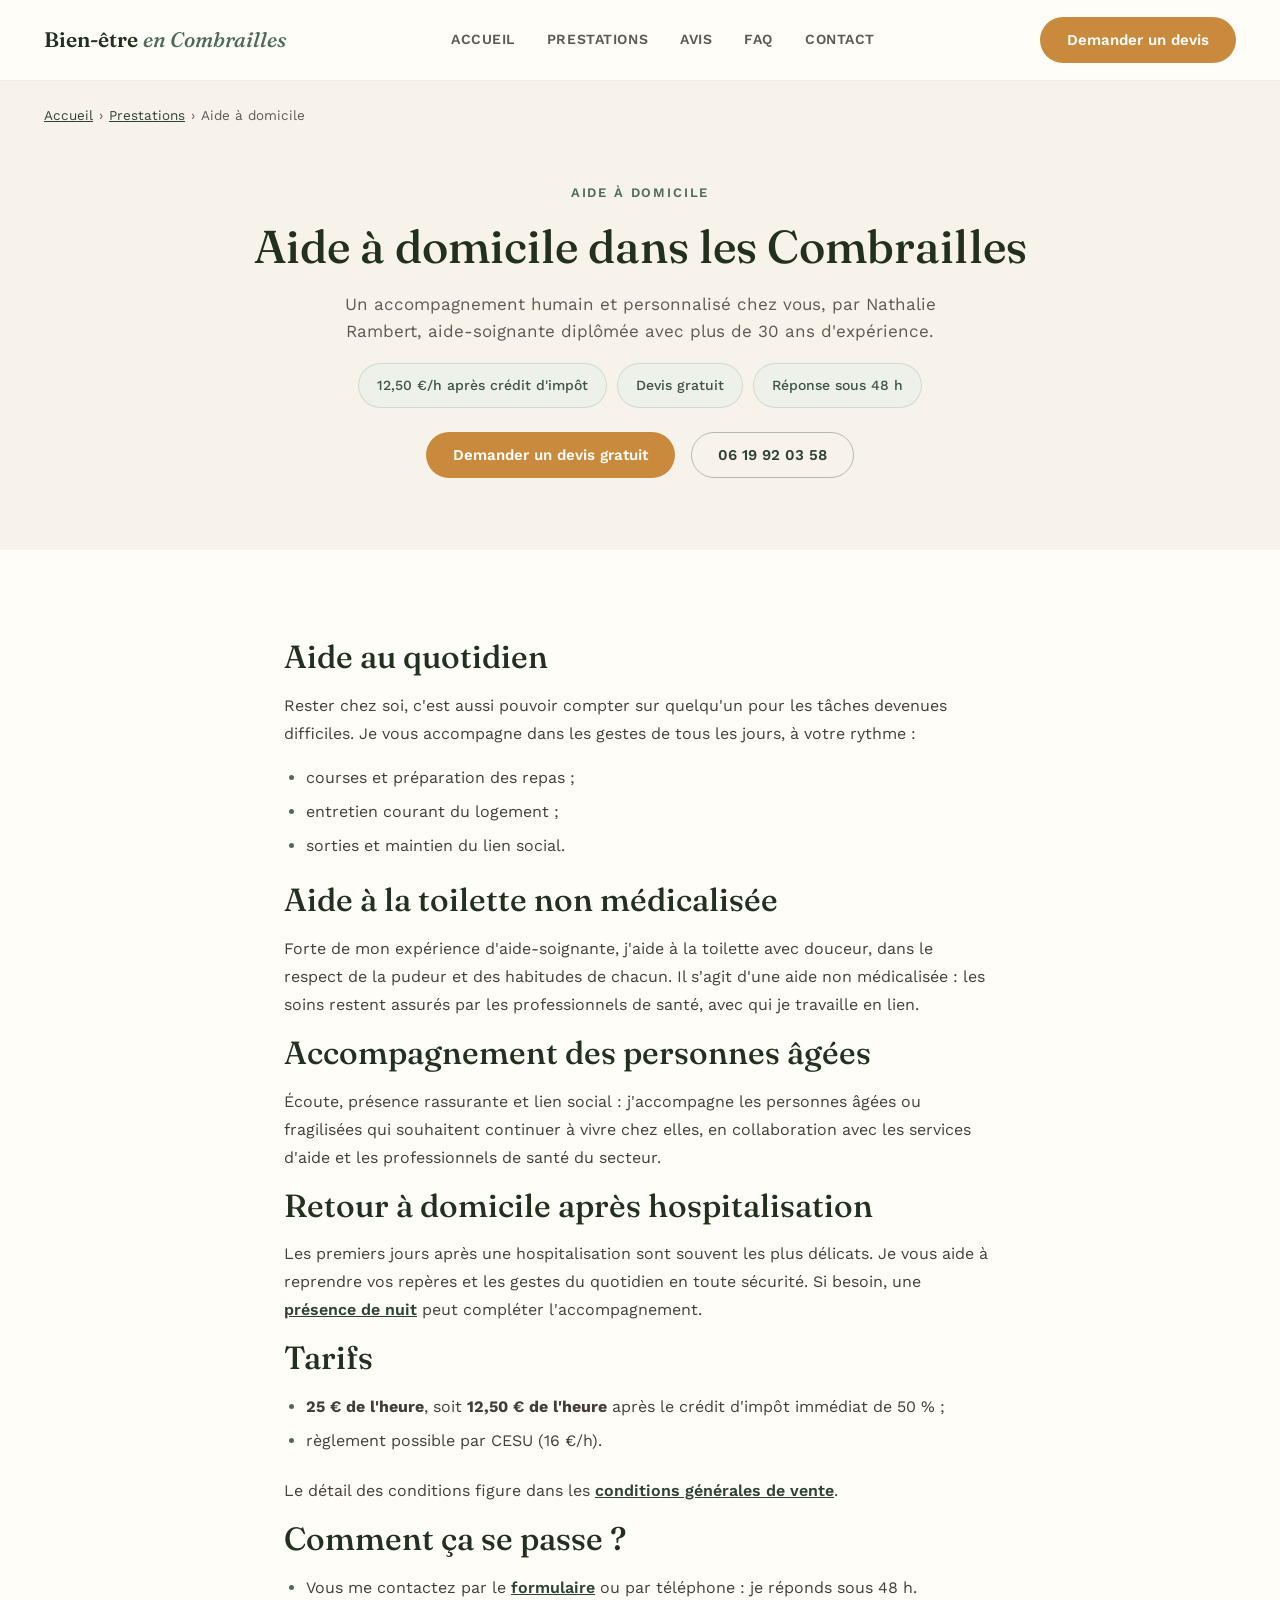
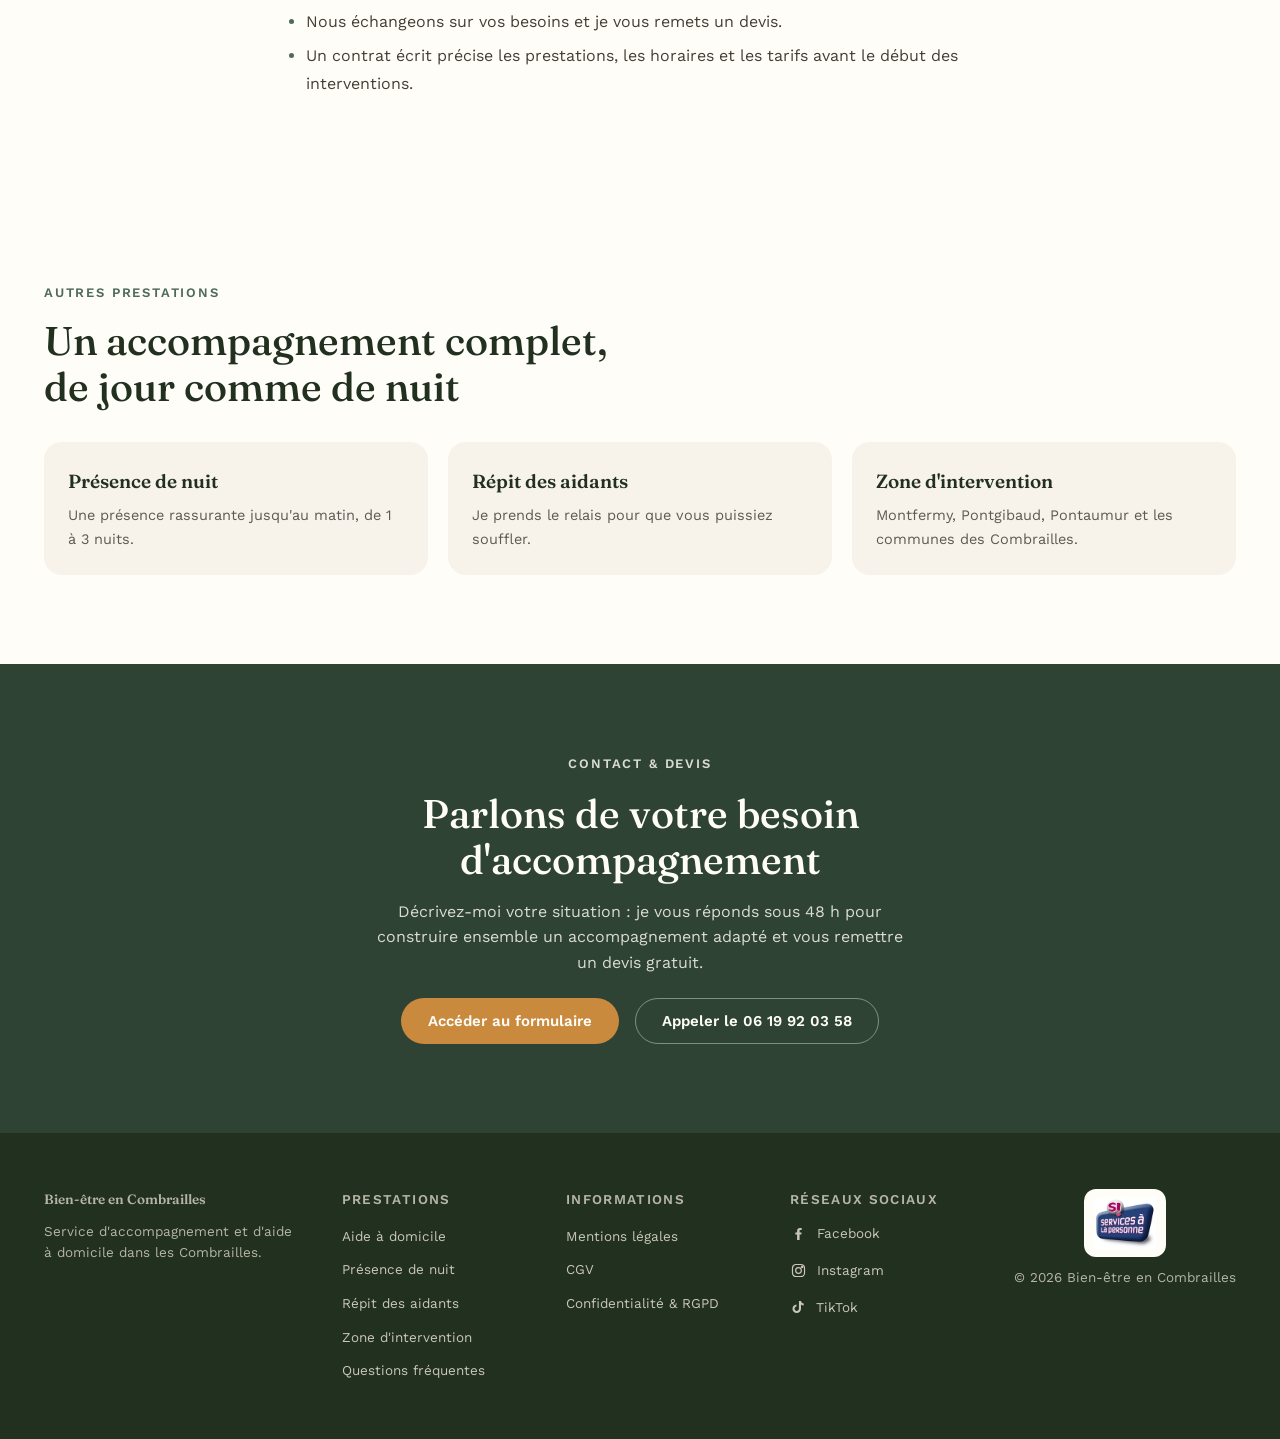
==== aide-a-domicile.html @ 554742f9 "Add new service pages for "Présence de nuit" and "Répit des aidants" with detailed descriptions, pri" ====
<!doctype html>
<html lang="fr">
  <head>
    <meta charset="UTF-8" />
    <meta name="viewport" content="width=device-width, initial-scale=1.0" />
    <title>Aide à domicile dans les Combrailles (63) | Bien-être en Combrailles</title>
    <meta
      name="description"
      content="Aide au quotidien, toilette non médicalisée, accompagnement des personnes âgées et retour d'hospitalisation dans les Combrailles. 12,50 €/h après crédit d'impôt."
    />
    <meta
      name="keywords"
      content="aide à domicile Combrailles, aide au quotidien, aide à la toilette non médicalisée, accompagnement personnes âgées, retour à domicile après hospitalisation, auxiliaire de vie Puy-de-Dôme, services à la personne Montfermy"
    />
    <link rel="canonical" href="https://bienetreencombrailles.fr/aide-a-domicile.html" />
    <link rel="icon" href="favicon.ico" sizes="any" />
    <link rel="icon" type="image/png" sizes="96x96" href="images/favicon-96.png" />
    <link rel="apple-touch-icon" href="images/apple-touch-icon.png" />

    <meta property="og:type" content="website" />
    <meta property="og:locale" content="fr_FR" />
    <meta property="og:site_name" content="Bien-être en Combrailles" />
    <meta property="og:url" content="https://bienetreencombrailles.fr/aide-a-domicile.html" />
    <meta property="og:title" content="Aide à domicile dans les Combrailles (63) | Bien-être en Combrailles" />
    <meta property="og:description" content="Aide au quotidien, toilette non médicalisée, accompagnement des personnes âgées et retour d'hospitalisation dans les Combrailles. 12,50 €/h après crédit d'impôt." />
    <meta property="og:image" content="https://bienetreencombrailles.fr/images/og-bienetre-combrailles.jpg" />
    <meta name="twitter:card" content="summary_large_image" />

    <script type="application/ld+json">
      {
        "@context": "https://schema.org",
        "@type": "Service",
        "name": "Aide à domicile",
        "description": "Aide au quotidien, toilette non médicalisée, accompagnement des personnes âgées et retour d'hospitalisation dans les Combrailles. 12,50 €/h après crédit d'impôt.",
        "url": "https://bienetreencombrailles.fr/aide-a-domicile.html",
        "serviceType": "Aide à domicile",
        "provider": {
          "@id": "https://bienetreencombrailles.fr/#entreprise"
        },
        "areaServed": {
          "@type": "AdministrativeArea",
          "name": "Combrailles, Puy-de-Dôme"
        },
        "offers": [
          {
            "@type": "Offer",
            "name": "Aide à domicile",
            "priceSpecification": {
              "@type": "UnitPriceSpecification",
              "price": 25,
              "priceCurrency": "EUR",
              "unitText": "heure"
            }
          }
        ]
      }
    </script>

    <script type="application/ld+json">
      {
        "@context": "https://schema.org",
        "@type": "BreadcrumbList",
        "itemListElement": [
          {
            "@type": "ListItem",
            "position": 1,
            "name": "Accueil",
            "item": "https://bienetreencombrailles.fr/"
          },
          {
            "@type": "ListItem",
            "position": 2,
            "name": "Prestations",
            "item": "https://bienetreencombrailles.fr/#prestation"
          },
          {
            "@type": "ListItem",
            "position": 3,
            "name": "Aide à domicile",
            "item": "https://bienetreencombrailles.fr/aide-a-domicile.html"
          }
        ]
      }
    </script>

    <link
      rel="preload"
      href="fonts/work-sans-normal-latin.woff2"
      as="font"
      type="font/woff2"
      crossorigin
    />
    <link
      rel="preload"
      href="fonts/fraunces-normal-latin.woff2"
      as="font"
      type="font/woff2"
      crossorigin
    />
    <link rel="stylesheet" href="styles.css" />
  </head>
  <body>
    <!-- ============ EN-TÊTE ============ -->
    <header class="site-header">
      <div class="container header-inner">
        <a class="brand" href="index.html">
          Bien-être <em>en Combrailles</em>
        </a>

        <button
          id="nav-toggle"
          class="nav-toggle"
          aria-expanded="false"
          aria-controls="navbar"
          aria-label="Ouvrir le menu"
        >
          <span class="hamburger"></span>
        </button>

        <nav id="navbar" class="nav-links" aria-label="Navigation principale">
          <a href="index.html#accueil">Accueil</a>
          <a href="index.html#prestation">Prestations</a>
          <a href="index.html#avis">Avis</a>
          <a href="index.html#faq">FAQ</a>
          <a href="FORM.html">Contact</a>
        </nav>

        <a class="btn btn-primary header-cta" href="FORM.html"
          >Demander un devis</a
        >
      </div>
    </header>

    <main>
      <div class="container">
        <nav class="breadcrumb" aria-label="Fil d'Ariane">
          <ol>
            <li><a href="index.html">Accueil</a></li>
            <li><a href="index.html#prestation">Prestations</a></li>
            <li aria-current="page">Aide à domicile</li>
          </ol>
        </nav>
        <div class="service-hero">
          <p class="eyebrow">Aide à domicile</p>
          <h1>Aide à domicile dans les Combrailles</h1>
          <p class="lead">
            Un accompagnement humain et personnalisé chez vous, par Nathalie Rambert, aide-soignante diplômée avec plus de 30 ans d'expérience.
          </p>
          <ul class="tag-list">
            <li class="tag">12,50&nbsp;€/h après crédit d'impôt</li>
            <li class="tag">Devis gratuit</li>
            <li class="tag">Réponse sous 48&nbsp;h</li>
          </ul>
          <div class="about-actions">
            <a class="btn btn-primary" href="FORM.html">Demander un devis gratuit</a>
            <a class="btn btn-ghost" href="tel:+33619920358">06 19 92 03 58</a>
          </div>
        </div>
      </div>

      <section class="section section-light">
        <div class="container prose">
          <h2 id="quotidien">Aide au quotidien</h2>
          <p>
            Rester chez soi, c'est aussi pouvoir compter sur quelqu'un pour les
            tâches devenues difficiles. Je vous accompagne dans les gestes de
            tous les jours, à votre rythme :
          </p>
          <ul>
            <li>courses et préparation des repas&nbsp;;</li>
            <li>entretien courant du logement&nbsp;;</li>
            <li>sorties et maintien du lien social.</li>
          </ul>

          <h2 id="toilette">Aide à la toilette non médicalisée</h2>
          <p>
            Forte de mon expérience d'aide-soignante, j'aide à la toilette avec
            douceur, dans le respect de la pudeur et des habitudes de chacun.
            Il s'agit d'une aide non médicalisée&nbsp;: les soins restent
            assurés par les professionnels de santé, avec qui je travaille en
            lien.
          </p>

          <h2 id="personnes-agees">Accompagnement des personnes âgées</h2>
          <p>
            Écoute, présence rassurante et lien social&nbsp;: j'accompagne les
            personnes âgées ou fragilisées qui souhaitent continuer à vivre
            chez elles, en collaboration avec les services d'aide et les
            professionnels de santé du secteur.
          </p>

          <h2 id="hospitalisation">Retour à domicile après hospitalisation</h2>
          <p>
            Les premiers jours après une hospitalisation sont souvent les plus
            délicats. Je vous aide à reprendre vos repères et les gestes du
            quotidien en toute sécurité. Si besoin, une
            <a href="presence-de-nuit.html">présence de nuit</a> peut compléter
            l'accompagnement.
          </p>

          <h2>Tarifs</h2>
          <ul>
            <li><strong>25&nbsp;€ de l'heure</strong>, soit <strong>12,50&nbsp;€ de l'heure</strong> après le crédit d'impôt immédiat de 50&nbsp;%&nbsp;;</li>
            <li>règlement possible par CESU (16&nbsp;€/h).</li>
          </ul>
          <p>
            Le détail des conditions figure dans les
            <a href="cgv.html">conditions générales de vente</a>.
          </p>

          <h2>Comment ça se passe&nbsp;?</h2>
          <ul>
            <li>Vous me contactez par le <a href="FORM.html">formulaire</a> ou par téléphone&nbsp;: je réponds sous 48&nbsp;h.</li>
            <li>Nous échangeons sur vos besoins et je vous remets un devis.</li>
            <li>Un contrat écrit précise les prestations, les horaires et les tarifs avant le début des interventions.</li>
          </ul>
        </div>
      </section>

      <section class="section section-light">
        <div class="container stack-32">
          <div class="section-head">
            <p class="eyebrow">Autres prestations</p>
            <h2>Un accompagnement complet, de jour comme de nuit</h2>
          </div>
          <div class="related">
            <a href="presence-de-nuit.html">
              <strong>Présence de nuit</strong>
              <span>Une présence rassurante jusqu'au matin, de 1 à 3 nuits.</span>
            </a>
            <a href="repit-des-aidants.html">
              <strong>Répit des aidants</strong>
              <span>Je prends le relais pour que vous puissiez souffler.</span>
            </a>
            <a href="index.html#zone">
              <strong>Zone d'intervention</strong>
              <span>Montfermy, Pontgibaud, Pontaumur et les communes des Combrailles.</span>
            </a>
          </div>
        </div>
      </section>

      <section class="section section-dark">
        <div class="container cta-band">
          <p class="eyebrow eyebrow-light">Contact &amp; devis</p>
          <h2>Parlons de votre besoin d'accompagnement</h2>
          <p>
            Décrivez-moi votre situation : je vous réponds sous 48&nbsp;h pour
            construire ensemble un accompagnement adapté et vous remettre un
            devis gratuit.
          </p>
          <div class="about-actions">
            <a class="btn btn-primary" href="FORM.html">Accéder au formulaire</a>
            <a class="btn btn-ghost" href="tel:+33619920358">Appeler le 06 19 92 03 58</a>
          </div>
        </div>
      </section>
    </main>

    <!-- ============ PIED DE PAGE ============ -->
    <footer class="site-footer">
      <div class="container footer-inner">
        <div>
          <p class="footer-title">Bien-être en Combrailles</p>
          <p>
            Service d'accompagnement et d'aide à domicile dans les Combrailles.
          </p>
        </div>

        <nav aria-label="Prestations">
          <p class="footer-heading">Prestations</p>
          <ul class="footer-list">
            <li><a href="aide-a-domicile.html">Aide à domicile</a></li>
            <li><a href="presence-de-nuit.html">Présence de nuit</a></li>
            <li><a href="repit-des-aidants.html">Répit des aidants</a></li>
            <li><a href="index.html#zone">Zone d'intervention</a></li>
            <li><a href="index.html#faq">Questions fréquentes</a></li>
          </ul>
        </nav>

        <nav aria-label="Informations légales">
          <p class="footer-heading">Informations</p>
          <ul class="footer-list">
            <li><a href="mentions-legales.html">Mentions légales</a></li>
            <li><a href="cgv.html">CGV</a></li>
            <li><a href="confidentialite.html">Confidentialité &amp; RGPD</a></li>
          </ul>
        </nav>

        <div>
          <p class="footer-heading">Réseaux sociaux</p>
          <ul class="social-links">
            <li>
              <a
                href="https://www.facebook.com/profile.php?id=100078286507994"
                target="_blank"
                rel="noopener noreferrer"
                aria-label="Facebook"
              >
                <svg
                  width="17"
                  height="17"
                  viewBox="0 0 24 24"
                  fill="currentColor"
                  aria-hidden="true"
                >
                  <path
                    d="M13.5 21v-7.5H16l.4-3H13.5V8.4c0-.87.24-1.46 1.5-1.46H16.5V4.35C16.2 4.31 15.2 4.2 14 4.2c-2.4 0-4 1.46-4 4.15V10.5H7.5v3H10V21h3.5z"
                  />
                </svg>
                Facebook
              </a>
            </li>
            <li>
              <a
                href="https://instagram.com/combrailleshypno63?igshid=NTc4MTIwNjQ2YQ=="
                target="_blank"
                rel="noopener noreferrer"
                aria-label="Instagram"
              >
                <svg
                  width="17"
                  height="17"
                  viewBox="0 0 24 24"
                  fill="none"
                  stroke="currentColor"
                  stroke-width="1.7"
                  aria-hidden="true"
                >
                  <rect x="3.5" y="3.5" width="17" height="17" rx="5" />
                  <circle cx="12" cy="12" r="4" />
                  <circle cx="17.2" cy="6.8" r="1" />
                </svg>
                Instagram
              </a>
            </li>
            <li>
              <a
                href="https://www.tiktok.com/@bienetrehypnose.c?_r=1&_t=ZN-98CFfZgF0R5"
                target="_blank"
                rel="noopener noreferrer"
                aria-label="TikTok"
              >
                <svg
                  width="16"
                  height="16"
                  viewBox="0 0 24 24"
                  fill="currentColor"
                  aria-hidden="true"
                >
                  <path
                    d="M16.5 3c.4 2.1 1.8 3.6 4 3.9v3c-1.5-.1-2.8-.6-4-1.5v6.2c0 3.5-2.8 6.4-6.4 6.4S3.7 18.1 3.7 14.6c0-3.4 2.6-6.2 6-6.4v3.1c-1.6.2-2.9 1.6-2.9 3.3 0 1.8 1.5 3.3 3.3 3.3s3.3-1.5 3.3-3.3V3h3.1z"
                  />
                </svg>
                TikTok
              </a>
            </li>
          </ul>
        </div>

        <div class="footer-right">
          <img
            src="images/logo-sap.webp"
            alt="Logo Services à la personne"
            class="logo-service-AP"
            width="81"
            height="68"
            loading="lazy"
          />
          <p class="footer-copy">
            &copy; <span id="year"></span> Bien-être en Combrailles
          </p>
        </div>
      </div>
    </footer>

    <script src="script.js" defer></script>
  </body>
</html>
---- styles.css ----
/* =========================================================
   Bien-être en Combrailles — refonte
   Palette sauge / crème / miel · Fraunces + Work Sans
   ========================================================= */

/* Polices hébergées localement (licence SIL Open Font License) */

@font-face {
  font-family: "Fraunces";
  font-style: italic;
  font-weight: 500;
  font-display: swap;
  src: url("fonts/fraunces-italic-latin-ext.woff2") format("woff2");
  unicode-range: U+0100-02BA, U+02BD-02C5, U+02C7-02CC, U+02CE-02D7, U+02DD-02FF, U+0304, U+0308, U+0329, U+1D00-1DBF, U+1E00-1E9F, U+1EF2-1EFF, U+2020, U+20A0-20AB, U+20AD-20C4, U+2113, U+2C60-2C7F, U+A720-A7FF;
}

@font-face {
  font-family: "Fraunces";
  font-style: italic;
  font-weight: 500;
  font-display: swap;
  src: url("fonts/fraunces-italic-latin.woff2") format("woff2");
  unicode-range: U+0000-00FF, U+0131, U+0152-0153, U+02BB-02BC, U+02C6, U+02DA, U+02DC, U+0304, U+0308, U+0329, U+2000-206F, U+20AC, U+2122, U+2191, U+2193, U+2212, U+2215, U+FEFF, U+FFFD;
}

@font-face {
  font-family: "Fraunces";
  font-style: normal;
  font-weight: 400 600;
  font-display: swap;
  src: url("fonts/fraunces-normal-latin-ext.woff2") format("woff2");
  unicode-range: U+0100-02BA, U+02BD-02C5, U+02C7-02CC, U+02CE-02D7, U+02DD-02FF, U+0304, U+0308, U+0329, U+1D00-1DBF, U+1E00-1E9F, U+1EF2-1EFF, U+2020, U+20A0-20AB, U+20AD-20C4, U+2113, U+2C60-2C7F, U+A720-A7FF;
}

@font-face {
  font-family: "Fraunces";
  font-style: normal;
  font-weight: 400 600;
  font-display: swap;
  src: url("fonts/fraunces-normal-latin.woff2") format("woff2");
  unicode-range: U+0000-00FF, U+0131, U+0152-0153, U+02BB-02BC, U+02C6, U+02DA, U+02DC, U+0304, U+0308, U+0329, U+2000-206F, U+20AC, U+2122, U+2191, U+2193, U+2212, U+2215, U+FEFF, U+FFFD;
}

@font-face {
  font-family: "Work Sans";
  font-style: normal;
  font-weight: 400 700;
  font-display: swap;
  src: url("fonts/work-sans-normal-latin-ext.woff2") format("woff2");
  unicode-range: U+0100-02BA, U+02BD-02C5, U+02C7-02CC, U+02CE-02D7, U+02DD-02FF, U+0304, U+0308, U+0329, U+1D00-1DBF, U+1E00-1E9F, U+1EF2-1EFF, U+2020, U+20A0-20AB, U+20AD-20C4, U+2113, U+2C60-2C7F, U+A720-A7FF;
}

@font-face {
  font-family: "Work Sans";
  font-style: normal;
  font-weight: 400 700;
  font-display: swap;
  src: url("fonts/work-sans-normal-latin.woff2") format("woff2");
  unicode-range: U+0000-00FF, U+0131, U+0152-0153, U+02BB-02BC, U+02C6, U+02DA, U+02DC, U+0304, U+0308, U+0329, U+2000-206F, U+20AC, U+2122, U+2191, U+2193, U+2212, U+2215, U+FEFF, U+FFFD;
}

:root {
  --creme: #f7f3ea;
  --card: #fffdf8;
  --sauge: #4f6a5a;
  --sauge-dark: #2f4335;
  --ink-dark: #22301f;
  --ink: #2b2a26;
  --body-text: #443f36;
  --muted: #5c5a52;
  --gold: #c98a3e;
  --gold-soft: #f4e7d4;
  --gold-ink: #8a5a1d;
  --tag-bg: #eef1ea;
  --tag-border: rgba(79, 106, 90, 0.18);
  --hairline: rgba(43, 42, 38, 0.07);

  --serif: "Fraunces", Georgia, "Times New Roman", serif;
  --sans:
    "Work Sans", -apple-system, BlinkMacSystemFont, "Segoe UI", sans-serif;

  --gutter: 24px;
  --maxw: 1240px;
}

* {
  box-sizing: border-box;
}

html {
  scroll-behavior: smooth;
  scroll-padding-top: 88px;
}

body {
  margin: 0;
  background: var(--creme);
  color: var(--ink);
  font-family: var(--sans);
  font-size: 16px;
  line-height: 1.6;
  -webkit-font-smoothing: antialiased;
}

img {
  max-width: 100%;
}

a {
  color: inherit;
}

.container {
  width: 100%;
  max-width: var(--maxw);
  margin: 0 auto;
  padding-inline: var(--gutter);
}

/* ---------- Typographie ---------- */

.eyebrow {
  font-size: 13px;
  font-weight: 600;
  letter-spacing: 0.14em;
  text-transform: uppercase;
  color: var(--sauge);
  margin: 0;
}

.eyebrow-light {
  color: #e7e2d3;
}

h1,
h2,
h3,
h4 {
  font-family: var(--serif);
  color: var(--ink-dark);
  font-weight: 500;
  margin: 0;
  text-wrap: balance;
}

h2 {
  font-size: clamp(27px, 3.4vw, 40px);
  line-height: 1.15;
}

h3 {
  font-size: 19px;
  font-weight: 600;
}

p {
  margin: 0;
}

/* ---------- Boutons & étiquettes ---------- */

.btn {
  display: inline-flex;
  align-items: center;
  justify-content: center;
  border-radius: 999px;
  padding: 13px 26px;
  font-family: var(--sans);
  font-weight: 600;
  font-size: 15px;
  line-height: 1.2;
  text-decoration: none;
  border: 1.5px solid transparent;
  cursor: pointer;
  transition:
    opacity 0.15s ease,
    background 0.15s ease;
  min-height: 46px;
}

.btn:hover {
  opacity: 0.88;
}

.btn-primary {
  background: var(--gold);
  color: var(--card);
}

.btn-ghost {
  background: transparent;
  color: var(--sauge-dark);
  border-color: rgba(47, 67, 53, 0.32);
}

.btn-light {
  background: var(--card);
  color: var(--sauge-dark);
  border-color: rgba(47, 67, 53, 0.18);
}

.btn-review {
  background: var(--sauge-dark);
  color: #fffdf8;
  border-color: var(--sauge-dark);
  box-shadow: 0 10px 24px rgba(34, 48, 31, 0.22);
  gap: 10px;
}

.tag {
  display: inline-flex;
  align-items: center;
  border-radius: 999px;
  padding: 10px 18px;
  font-size: 14px;
  font-weight: 500;
  background: var(--tag-bg);
  color: #3c5346;
  border: 1px solid var(--tag-border);
}

.tag-list {
  display: flex;
  flex-wrap: wrap;
  gap: 10px;
  list-style: none;
  margin: 0;
  padding: 0;
}

.icon-circle {
  width: 46px;
  height: 46px;
  border-radius: 50%;
  background: #e7ece6;
  display: flex;
  align-items: center;
  justify-content: center;
  flex: 0 0 auto;
}

/* ---------- En-tête / navigation ---------- */

.site-header {
  position: sticky;
  top: 0;
  z-index: 50;
  background: var(--card);
  border-bottom: 1px solid var(--hairline);
}

.header-inner {
  display: flex;
  align-items: center;
  justify-content: space-between;
  gap: 20px;
  min-height: 80px;
}

.brand {
  font-family: var(--serif);
  font-weight: 600;
  font-size: 21px;
  color: var(--ink-dark);
  text-decoration: none;
  line-height: 1.2;
}

.brand em {
  font-style: italic;
  font-weight: 500;
  color: var(--sauge);
}

.nav-links {
  display: flex;
  gap: 32px;
}

.nav-links a {
  font-size: 14px;
  font-weight: 600;
  letter-spacing: 0.04em;
  text-transform: uppercase;
  color: var(--muted);
  text-decoration: none;
  padding: 6px 0;
  border-bottom: 2px solid transparent;
}

.nav-links a:hover,
.nav-links a.is-active {
  color: var(--ink-dark);
  border-bottom-color: var(--gold);
}

.header-cta {
  display: inline-flex;
}

.nav-toggle {
  display: none;
  width: 46px;
  height: 46px;
  border-radius: 12px;
  border: none;
  background: var(--tag-bg);
  cursor: pointer;
  align-items: center;
  justify-content: center;
  padding: 0;
}

.nav-toggle .hamburger,
.nav-toggle .hamburger::before,
.nav-toggle .hamburger::after {
  display: block;
  width: 20px;
  height: 2px;
  border-radius: 2px;
  background: var(--ink-dark);
  content: "";
}

.nav-toggle .hamburger {
  position: relative;
}

.nav-toggle .hamburger::before {
  position: absolute;
  top: -6px;
}

.nav-toggle .hamburger::after {
  position: absolute;
  top: 6px;
}

/* ---------- Bandeau photo ---------- */

/* La bannière est affichée en entier, jamais recadrée :
   sa largeur est limitée et sa hauteur suit son ratio. */
.hero {
  width: 100%;
  background: var(--creme);
  line-height: 0;
  padding: clamp(16px, 2.5vw, 32px) var(--gutter) 0;
}

.hero img {
  display: block;
  width: 100%;
  max-width: 980px;
  height: auto;
  margin: 0 auto;
  border-radius: clamp(12px, 1.6vw, 20px);
  box-shadow: 0 18px 40px rgba(34, 48, 31, 0.12);
}

/* ---------- Sections ---------- */

.section {
  padding-block: clamp(56px, 7vw, 96px);
}

.section-light {
  background: var(--card);
}

.section-dark {
  background: var(--sauge-dark);
  color: #fffdf8;
}

.section-head {
  display: flex;
  flex-direction: column;
  gap: 14px;
  max-width: 640px;
}

/* ---------- Qui suis-je ---------- */

.about {
  padding-block: clamp(40px, 5vw, 72px) clamp(56px, 7vw, 104px);
  display: flex;
  flex-direction: column;
  gap: clamp(40px, 5vw, 64px);
}

.about-intro {
  display: flex;
  flex-direction: column;
  align-items: center;
  text-align: center;
  gap: 18px;
  max-width: 760px;
  margin: 0 auto;
}

.about-intro h1 {
  font-size: clamp(30px, 4.4vw, 48px);
  line-height: 1.12;
}

.about-intro .lead {
  font-size: clamp(15px, 1.4vw, 17px);
  color: var(--muted);
  max-width: 580px;
}

.about-intro .tag-list {
  justify-content: center;
}

.about-actions {
  display: flex;
  gap: 16px;
  flex-wrap: wrap;
  justify-content: center;
  margin-top: 6px;
}

.about-body {
  display: grid;
  grid-template-columns: 460px 1fr;
  gap: clamp(32px, 5vw, 72px);
  align-items: start;
}

.about-photo {
  position: relative;
  margin-bottom: 28px;
}

.about-photo img {
  width: 100%;
  height: 560px;
  object-fit: cover;
  border-radius: 20px;
  display: block;
}

.nametag {
  position: absolute;
  left: 24px;
  bottom: -28px;
  background: var(--card);
  border-radius: 14px;
  padding: 16px 20px;
  box-shadow: 0 18px 40px rgba(43, 42, 38, 0.16);
  border: 1px solid rgba(43, 42, 38, 0.06);
}

.nametag strong {
  display: block;
  font-family: var(--serif);
  font-weight: 600;
  font-size: 18px;
  color: var(--ink-dark);
}

.nametag span {
  font-size: 13px;
  color: var(--muted);
}

.about-text {
  display: flex;
  flex-direction: column;
  gap: 18px;
  padding-top: 8px;
}

.about-text h2 {
  font-size: clamp(24px, 2.6vw, 34px);
}

.about-text p {
  font-size: 16px;
  line-height: 1.7;
  color: var(--body-text);
  max-width: 60ch;
}

/* ---------- Prestations ---------- */

.cards {
  display: grid;
  grid-template-columns: repeat(auto-fit, minmax(260px, 1fr));
  gap: 24px;
  margin-top: 8px;
}

.card {
  background: var(--creme);
  border-radius: 18px;
  padding: 28px;
  display: flex;
  flex-direction: column;
  gap: 14px;
}

.section-light .card {
  background: var(--creme);
}

.card h3 {
  font-size: 19px;
}

.card p {
  font-size: 14.5px;
  line-height: 1.6;
  color: var(--muted);
}

.stack-32 {
  display: flex;
  flex-direction: column;
  gap: 32px;
}

/* ---------- Tarifs ---------- */

.pricing {
  display: flex;
  align-items: center;
  justify-content: space-between;
  gap: 40px;
  flex-wrap: wrap;
}

.pricing-copy {
  max-width: 440px;
  display: flex;
  flex-direction: column;
  gap: 14px;
}

.pricing-copy h2 {
  color: #fffdf8;
  font-size: clamp(24px, 2.8vw, 34px);
}

.pricing-copy p {
  font-size: 15px;
  color: rgba(255, 253, 248, 0.82);
}

.pricing-figures {
  display: flex;
  align-items: center;
  gap: 18px;
  flex-wrap: wrap;
}

.price-box {
  background: rgba(255, 253, 248, 0.08);
  border: 1px solid rgba(255, 253, 248, 0.18);
  border-radius: 16px;
  padding: 22px 28px;
  text-align: center;
  min-width: 180px;
}

.price-box.is-final {
  background: var(--gold);
  border-color: var(--gold);
}

.price-label {
  font-size: 12px;
  letter-spacing: 0.1em;
  text-transform: uppercase;
  color: rgba(255, 253, 248, 0.68);
}

.price-box.is-final .price-label {
  color: rgba(255, 253, 248, 0.9);
}

.price-amount {
  font-family: var(--serif);
  font-size: 36px;
  font-weight: 600;
  color: #fffdf8;
  margin-top: 6px;
}

.price-amount span {
  font-size: 16px;
  font-weight: 400;
}

.price-arrow {
  color: #e7e2d3;
  flex: 0 0 auto;
}

/* ---------- Présence de nuit ---------- */

.night {
  display: grid;
  grid-template-columns: 420px 1fr;
  gap: clamp(32px, 5vw, 64px);
  align-items: start;
}

.night-intro {
  display: flex;
  flex-direction: column;
  gap: 14px;
}

.night-intro p {
  font-size: 16px;
  line-height: 1.7;
  color: var(--body-text);
}

.night-cards {
  display: grid;
  grid-template-columns: repeat(auto-fit, minmax(240px, 1fr));
  gap: 24px;
}

.night-card {
  background: var(--card);
  border: 1px solid var(--tag-border);
  border-radius: 18px;
  padding: 28px;
  display: flex;
  flex-direction: column;
  gap: 4px;
}

.night-card h3 {
  font-size: 20px;
}

.night-hours {
  font-size: 13px;
  letter-spacing: 0.08em;
  text-transform: uppercase;
  color: var(--muted);
}

.night-price {
  font-family: var(--serif);
  font-size: 34px;
  font-weight: 600;
  color: var(--sauge-dark);
  margin-top: 14px;
}

.night-price span {
  font-family: var(--sans);
  font-size: 15px;
  font-weight: 400;
  color: var(--muted);
}

.credit-badge {
  align-self: flex-start;
  border-radius: 999px;
  background: var(--gold-soft);
  color: var(--gold-ink);
  font-size: 13px;
  font-weight: 600;
  padding: 7px 14px;
  margin-top: 10px;
}

/* ---------- Avis ---------- */

.reviews {
  display: flex;
  flex-direction: column;
  align-items: center;
  text-align: center;
  gap: 16px;
}

.reviews h2 {
  max-width: 620px;
}

.reviews p {
  color: var(--muted);
  max-width: 540px;
}

/* ---------- Contact & carte ---------- */

.contact-grid {
  display: grid;
  grid-template-columns: 1fr 1fr;
  gap: clamp(32px, 5vw, 64px);
  align-items: start;
}

.contact-copy {
  display: flex;
  flex-direction: column;
  gap: 16px;
}

.contact-copy p {
  color: var(--muted);
  max-width: 46ch;
}

.contact-list {
  list-style: none;
  margin: 4px 0 0;
  padding: 0;
  display: flex;
  flex-direction: column;
  gap: 12px;
  font-size: 15px;
  color: #3c3a34;
}

.contact-list li {
  display: flex;
  align-items: center;
  gap: 12px;
}

.contact-list a {
  color: inherit;
  text-decoration: none;
}

.contact-list a:hover {
  text-decoration: underline;
}

.map-container {
  position: relative;
  width: 100%;
  height: 320px;
  border-radius: 18px;
  overflow: hidden;
  border: 1px solid var(--tag-border);
}

.map-container iframe {
  width: 100%;
  height: 100%;
  border: 0;
  display: block;
}

.map-consent {
  height: 100%;
  display: flex;
  flex-direction: column;
  align-items: center;
  justify-content: center;
  gap: 12px;
  padding: 24px 24px 72px;
  text-align: center;
  color: var(--sauge-dark);
  background:
    radial-gradient(circle at 30% 30%, rgba(79, 106, 90, 0.12), transparent 60%),
    var(--tag-bg);
}

.map-consent p {
  max-width: 34ch;
  font-size: 13.5px;
  line-height: 1.5;
  color: var(--muted);
}

.map-overlay {
  position: absolute;
  left: 16px;
  bottom: 16px;
  background: var(--card);
  border-radius: 12px;
  padding: 10px 14px;
  font-size: 13px;
  line-height: 1.4;
  box-shadow: 0 10px 24px rgba(43, 42, 38, 0.18);
  display: flex;
  align-items: center;
  gap: 8px;
}

/* ---------- Pied de page ---------- */

.site-footer {
  background: var(--ink-dark);
  color: #e7e2d3;
  padding-block: 56px;
}

.footer-inner {
  display: grid;
  grid-template-columns: 1.4fr 1fr 1fr 1fr auto;
  gap: 40px;
  align-items: start;
}

.footer-title {
  font-family: var(--serif);
  font-size: 19px;
  font-weight: 600;
  color: #fffdf8;
  margin: 0 0 10px;
}

.footer-inner p {
  font-size: 13.5px;
  line-height: 1.6;
  color: rgba(231, 226, 211, 0.75);
}

.footer-heading {
  font-size: 12px;
  letter-spacing: 0.1em;
  text-transform: uppercase;
  color: rgba(231, 226, 211, 0.5);
  margin: 0 0 12px;
  font-family: var(--sans);
  font-weight: 600;
}

.footer-list {
  list-style: none;
  margin: 0;
  padding: 0;
  display: flex;
  flex-direction: column;
  gap: 8px;
}

.footer-list a {
  font-size: 13.5px;
  color: rgba(231, 226, 211, 0.85);
  text-decoration: none;
}

.footer-list a:hover {
  color: #fffdf8;
  text-decoration: underline;
}

.social-links {
  list-style: none;
  margin: 0;
  padding: 0;
  display: flex;
  flex-direction: column;
  gap: 10px;
}

.social-links a {
  display: inline-flex;
  align-items: center;
  gap: 10px;
  font-size: 13.5px;
  color: rgba(231, 226, 211, 0.85);
  text-decoration: none;
}

.social-links a:hover {
  color: #fffdf8;
}

.social-links svg {
  flex: 0 0 auto;
}

.footer-right {
  display: flex;
  flex-direction: column;
  align-items: center;
  gap: 10px;
}

.logo-service-AP {
  background: var(--card);
  border-radius: 12px;
  padding: 8px 10px;
  height: 68px;
  width: auto;
  display: block;
  object-fit: contain;
}

.footer-copy {
  font-size: 11px;
  color: rgba(231, 226, 211, 0.55);
}

/* =========================================================
   Pages légales (mentions, RGPD, CGV, confidentialité)
   ========================================================= */

.legal-page {
  padding-block: clamp(40px, 6vw, 72px) clamp(56px, 8vw, 96px);
}

.legal-head {
  display: flex;
  flex-direction: column;
  align-items: center;
  text-align: center;
  gap: 12px;
  margin-bottom: 40px;
}

.legal-head h1 {
  font-size: clamp(28px, 3.8vw, 40px);
  line-height: 1.18;
}

.legal-content {
  width: 100%;
  max-width: 820px;
  margin: 0 auto;
  background: var(--card);
  border: 1px solid rgba(79, 106, 90, 0.16);
  border-radius: 22px;
  padding: clamp(24px, 4vw, 48px);
  box-shadow: 0 24px 48px rgba(43, 42, 38, 0.06);
}

.legal-content h3 {
  font-size: 20px;
  margin-top: 36px;
  padding-top: 20px;
  border-top: 1px solid var(--hairline);
}

.legal-content > h3:first-child {
  margin-top: 0;
  padding-top: 0;
  border-top: 0;
}

.legal-content h4 {
  font-size: 17px;
  font-weight: 600;
  margin-top: 22px;
}

.legal-content p {
  margin-top: 12px;
  font-size: 15.5px;
  line-height: 1.75;
  color: var(--body-text);
}

.legal-content ul,
.legal-content ol {
  margin: 12px 0 0;
  padding-left: 22px;
  font-size: 15.5px;
  line-height: 1.75;
  color: var(--body-text);
}

.legal-content li {
  margin-bottom: 8px;
}

.legal-content li::marker {
  color: var(--sauge);
}

.legal-content a {
  color: var(--sauge-dark);
  font-weight: 600;
  text-decoration: underline;
  text-underline-offset: 2px;
}

.legal-content strong {
  color: var(--ink-dark);
}

.legal-content .legal-img {
  display: block;
  width: 100%;
  max-width: 360px;
  height: auto;
  margin: 18px auto 0;
  border-radius: 12px;
}

.legal-content table {
  width: 100%;
  border-collapse: collapse;
  margin-top: 14px;
  font-size: 14.5px;
}

.legal-content th,
.legal-content td {
  text-align: left;
  vertical-align: top;
  padding: 10px 12px;
  border-bottom: 1px solid var(--hairline);
}

.legal-content th {
  font-size: 12.5px;
  letter-spacing: 0.06em;
  text-transform: uppercase;
  color: var(--sauge-dark);
  background: var(--tag-bg);
}

.legal-box {
  margin-top: 16px;
  padding: 4px 20px 18px;
  border: 1px dashed rgba(79, 106, 90, 0.45);
  border-radius: 14px;
  background: var(--creme);
}

.legal-update {
  margin-top: 30px !important;
  font-style: italic;
  color: var(--muted) !important;
}

/* =========================================================
   Page formulaire
   ========================================================= */

.form-page {
  padding-block: clamp(40px, 6vw, 72px) clamp(56px, 8vw, 104px);
}

.form-intro {
  display: flex;
  flex-direction: column;
  align-items: center;
  text-align: center;
  gap: 12px;
  margin-bottom: 40px;
}

.form-intro h1 {
  font-size: clamp(28px, 3.8vw, 40px);
  line-height: 1.18;
}

.form-intro p {
  color: var(--muted);
}

/* Carte en deux colonnes : coordonnées + formulaire */
.contact-card {
  max-width: 1000px;
  margin: 0 auto;
  display: grid;
  grid-template-columns: 340px 1fr;
  background: #ffffff;
  border-radius: 26px;
  overflow: hidden;
  border: 1px solid rgba(79, 106, 90, 0.2);
  box-shadow:
    0 2px 6px rgba(34, 48, 31, 0.05),
    0 30px 60px rgba(34, 48, 31, 0.14);
}

.contact-aside {
  position: relative;
  background: var(--sauge-dark);
  color: #e7e2d3;
  padding: clamp(28px, 4vw, 44px) clamp(24px, 3vw, 36px);
  display: flex;
  flex-direction: column;
  gap: 32px;
  overflow: hidden;
}

/* Halo décoratif */
.contact-aside::after {
  content: "";
  position: absolute;
  width: 260px;
  height: 260px;
  right: -110px;
  bottom: -110px;
  border-radius: 50%;
  background: radial-gradient(circle, rgba(201, 138, 62, 0.35), transparent 70%);
  pointer-events: none;
}

.contact-person {
  display: flex;
  align-items: center;
  gap: 14px;
}

.contact-avatar {
  width: 72px;
  height: 72px;
  border-radius: 50%;
  object-fit: cover;
  object-position: top;
  border: 3px solid rgba(255, 253, 248, 0.85);
  flex: 0 0 auto;
}

.contact-name {
  font-family: var(--serif);
  font-size: 20px;
  font-weight: 600;
  color: #fffdf8;
}

.contact-role {
  font-size: 13.5px;
  color: rgba(231, 226, 211, 0.75);
}

.contact-promises {
  list-style: none;
  margin: 0;
  padding: 0;
  display: flex;
  flex-direction: column;
  gap: 14px;
  font-size: 15px;
}

.contact-promises li {
  display: flex;
  align-items: center;
  gap: 12px;
}

.contact-promises svg {
  flex: 0 0 auto;
  width: 28px;
  height: 28px;
  padding: 5px;
  border-radius: 50%;
  background: rgba(255, 253, 248, 0.12);
  color: #f4e7d4;
}

.contact-direct {
  margin-top: auto;
  padding-top: 24px;
  border-top: 1px solid rgba(255, 253, 248, 0.15);
  display: flex;
  flex-direction: column;
  gap: 10px;
  position: relative;
  z-index: 1;
}

.contact-direct-title {
  font-size: 12px;
  letter-spacing: 0.12em;
  text-transform: uppercase;
  color: rgba(231, 226, 211, 0.6);
  font-weight: 600;
}

.contact-direct-link {
  display: inline-flex;
  align-items: center;
  gap: 10px;
  color: #fffdf8;
  text-decoration: none;
  font-size: 15px;
  overflow-wrap: anywhere;
}

.contact-direct-link:hover {
  text-decoration: underline;
  text-underline-offset: 3px;
}

/* Formulaire */
.form-container {
  padding: clamp(24px, 4vw, 48px);
}

.form-row {
  display: grid;
  grid-template-columns: 1fr 1fr;
  gap: 18px;
}

.form-group {
  margin-bottom: 20px;
}

.form-container label {
  display: block;
  font-size: 13.5px;
  font-weight: 600;
  color: var(--sauge-dark);
  margin-bottom: 7px;
}

.req {
  color: var(--gold);
}

.form-container input,
.form-container select,
.form-container textarea {
  width: 100%;
  padding: 14px 16px;
  border-radius: 12px;
  border: 1.5px solid rgba(43, 42, 38, 0.18);
  background-color: #fbf9f4;
  font-family: var(--sans);
  font-size: 15px;
  color: var(--ink);
  transition:
    border-color 0.15s ease,
    box-shadow 0.15s ease,
    background-color 0.15s ease;
}

.form-container select {
  appearance: none;
  cursor: pointer;
  padding-right: 44px;
  background-image: url("data:image/svg+xml,%3Csvg xmlns='http://www.w3.org/2000/svg' width='14' height='14' viewBox='0 0 24 24' fill='none' stroke='%234f6a5a' stroke-width='2.5' stroke-linecap='round'%3E%3Cpath d='m6 9 6 6 6-6'/%3E%3C/svg%3E");
  background-repeat: no-repeat;
  background-position: right 16px center;
}

.form-container select:invalid {
  color: #7d796e;
}

.form-container input::placeholder,
.form-container textarea::placeholder {
  color: #9a968b;
}

.form-container input:hover,
.form-container select:hover,
.form-container textarea:hover {
  border-color: rgba(79, 106, 90, 0.45);
}

.form-container input:focus,
.form-container select:focus,
.form-container textarea:focus {
  outline: none;
  background-color: #ffffff;
  border-color: var(--sauge);
  box-shadow: 0 0 0 4px rgba(79, 106, 90, 0.16);
}

.form-container textarea {
  resize: vertical;
  min-height: 150px;
  line-height: 1.6;
}

.btn-submit {
  width: 100%;
  display: inline-flex;
  align-items: center;
  justify-content: center;
  gap: 10px;
  margin-top: 8px;
  border-radius: 999px;
  padding: 16px 34px;
  font-family: var(--sans);
  font-weight: 600;
  font-size: 16px;
  cursor: pointer;
  min-height: 54px;
  border: 0;
  background: var(--gold);
  color: #fffdf8;
  box-shadow: 0 12px 24px rgba(201, 138, 62, 0.32);
  transition:
    transform 0.15s ease,
    box-shadow 0.15s ease,
    background 0.15s ease;
}

.btn-submit:hover {
  background: #b97a30;
  transform: translateY(-1px);
  box-shadow: 0 16px 30px rgba(201, 138, 62, 0.38);
}

.btn-submit:focus-visible {
  outline: 3px solid var(--sauge);
  outline-offset: 3px;
}

.form-privacy {
  margin-top: 18px;
  padding-top: 16px;
  border-top: 1px solid var(--hairline);
  font-size: 12.5px;
  line-height: 1.6;
  color: var(--muted);
}

.form-privacy a {
  color: var(--sauge-dark);
  font-weight: 600;
}

.form-required {
  margin-top: 14px;
  text-align: center;
  font-size: 13px;
  color: var(--muted);
}

.message {
  margin-top: 20px;
  text-align: center;
  font-size: 14.5px;
  color: var(--sauge-dark);
}

.message.is-success,
.message.is-error {
  padding: 14px 18px;
  border-radius: 12px;
  font-weight: 500;
}

.message.is-success {
  background: var(--tag-bg);
  border: 1px solid rgba(79, 106, 90, 0.3);
  color: var(--sauge-dark);
}

.message.is-error {
  background: #fbeaea;
  border: 1px solid rgba(160, 50, 50, 0.3);
  color: #8a2a2a;
}

.btn-submit:disabled {
  opacity: 0.7;
  cursor: wait;
  transform: none;
}

@media (max-width: 860px) {
  .contact-card {
    grid-template-columns: 1fr;
  }

  .contact-direct {
    margin-top: 0;
  }
}

.back-home {
  text-align: center;
  margin-top: 32px;
}

/* =========================================================
   Liens, zone d'intervention et FAQ (page d'accueil)
   ========================================================= */

.tag-link {
  text-decoration: none;
  transition: background 0.15s ease;
}

.tag-link:hover {
  background: #e2e8dc;
  text-decoration: underline;
  text-underline-offset: 2px;
}

.text-link {
  align-self: flex-start;
  font-weight: 600;
  color: var(--sauge-dark);
  text-underline-offset: 3px;
}

.section-lead {
  font-size: 16px;
  line-height: 1.7;
  color: var(--body-text);
}

.section-note {
  font-size: 15px;
  color: var(--muted);
}

.section-note a {
  color: var(--sauge-dark);
  font-weight: 600;
}

.faq {
  display: flex;
  flex-direction: column;
  gap: 32px;
}

.faq-list {
  display: flex;
  flex-direction: column;
  gap: 12px;
  max-width: 860px;
}

.faq-item {
  background: var(--card);
  border: 1px solid var(--tag-border);
  border-radius: 14px;
  padding: 0 22px;
}

.faq-item summary {
  cursor: pointer;
  list-style: none;
  display: flex;
  justify-content: space-between;
  align-items: center;
  gap: 16px;
  padding: 18px 0;
  font-family: var(--serif);
  font-size: 18px;
  font-weight: 500;
  color: var(--ink-dark);
}

.faq-item summary::-webkit-details-marker {
  display: none;
}

.faq-item summary::after {
  content: "+";
  flex: 0 0 auto;
  font-family: var(--sans);
  font-size: 22px;
  line-height: 1;
  color: var(--sauge);
}

.faq-item[open] summary::after {
  content: "−";
}

.faq-item p {
  padding: 0 0 20px;
  font-size: 15.5px;
  line-height: 1.7;
  color: var(--body-text);
}

.faq-item a {
  color: var(--sauge-dark);
  font-weight: 600;
}

/* =========================================================
   Pages prestations
   ========================================================= */

.breadcrumb {
  font-size: 13.5px;
  color: var(--muted);
  padding-top: 24px;
}

.breadcrumb ol {
  list-style: none;
  margin: 0;
  padding: 0;
  display: flex;
  flex-wrap: wrap;
  gap: 6px;
}

.breadcrumb li + li::before {
  content: "›";
  margin-right: 6px;
}

.breadcrumb a {
  color: var(--sauge-dark);
}

.service-hero {
  display: flex;
  flex-direction: column;
  align-items: center;
  text-align: center;
  gap: 18px;
  max-width: 780px;
  margin: 0 auto;
  padding-block: clamp(32px, 5vw, 56px) clamp(40px, 6vw, 72px);
}

.service-hero h1 {
  font-size: clamp(30px, 4.4vw, 46px);
  line-height: 1.12;
}

.service-hero .lead {
  font-size: clamp(15px, 1.4vw, 17px);
  color: var(--muted);
  max-width: 600px;
}

.service-hero .tag-list {
  justify-content: center;
}

.prose {
  max-width: 760px;
  display: flex;
  flex-direction: column;
  gap: 16px;
}

.prose h2 {
  font-size: clamp(24px, 2.8vw, 32px);
}

.prose p,
.prose li {
  font-size: 16px;
  line-height: 1.75;
  color: var(--body-text);
}

.prose ul {
  margin: 0;
  padding-left: 22px;
}

.prose li {
  margin-bottom: 6px;
}

.prose li::marker {
  color: var(--sauge);
}

.prose a {
  color: var(--sauge-dark);
  font-weight: 600;
}

.related {
  display: grid;
  grid-template-columns: repeat(auto-fit, minmax(240px, 1fr));
  gap: 20px;
}

.related a {
  display: flex;
  flex-direction: column;
  gap: 8px;
  background: var(--creme);
  border-radius: 18px;
  padding: 24px;
  text-decoration: none;
  transition: background 0.15s ease;
}

.related a:hover {
  background: var(--tag-bg);
}

.related strong {
  font-family: var(--serif);
  font-size: 19px;
  font-weight: 600;
  color: var(--ink-dark);
}

.related span {
  font-size: 14.5px;
  color: var(--muted);
}

.cta-band {
  display: flex;
  flex-direction: column;
  align-items: center;
  text-align: center;
  gap: 16px;
}

.cta-band h2 {
  color: #fffdf8;
  max-width: 640px;
}

.cta-band p {
  color: rgba(255, 253, 248, 0.82);
  max-width: 540px;
}

.cta-band .about-actions .btn-ghost {
  color: #fffdf8;
  border-color: rgba(255, 253, 248, 0.4);
}

/* =========================================================
   Responsive
   ========================================================= */

@media (max-width: 1080px) {
  .about-body {
    grid-template-columns: 380px 1fr;
  }

  .night {
    grid-template-columns: 1fr;
  }

  .footer-inner {
    grid-template-columns: 1fr 1fr;
  }
}

@media (max-width: 860px) {
  .nav-toggle {
    display: flex;
    order: 2;
  }

  .header-cta {
    display: none;
  }

  .nav-links {
    display: none;
    order: 3;
    flex-basis: 100%;
    flex-direction: column;
    gap: 0;
    padding-bottom: 12px;
  }

  .nav-links.show {
    display: flex;
  }

  .nav-links a {
    padding: 14px 0;
    border-bottom: 1px solid var(--hairline);
  }

  .nav-links a:hover,
  .nav-links a.is-active {
    border-bottom-color: var(--hairline);
  }

  .header-inner {
    flex-wrap: wrap;
  }

  .about-body {
    grid-template-columns: 1fr;
  }

  .about-photo img {
    height: 340px;
  }

  .contact-grid {
    grid-template-columns: 1fr;
  }

  .pricing-figures {
    width: 100%;
  }

  .price-box {
    flex: 1 1 160px;
  }

  .price-arrow {
    transform: rotate(90deg);
    margin-inline: auto;
  }
}

@media (max-width: 560px) {
  :root {
    --gutter: 16px;
  }

  .about-actions {
    flex-direction: column;
    align-self: stretch;
  }

  .about-actions .btn {
    width: 100%;
  }

  .footer-inner {
    grid-template-columns: 1fr;
  }

  .footer-right {
    align-items: flex-start;
  }

  .form-row {
    grid-template-columns: 1fr;
    gap: 0;
  }


}
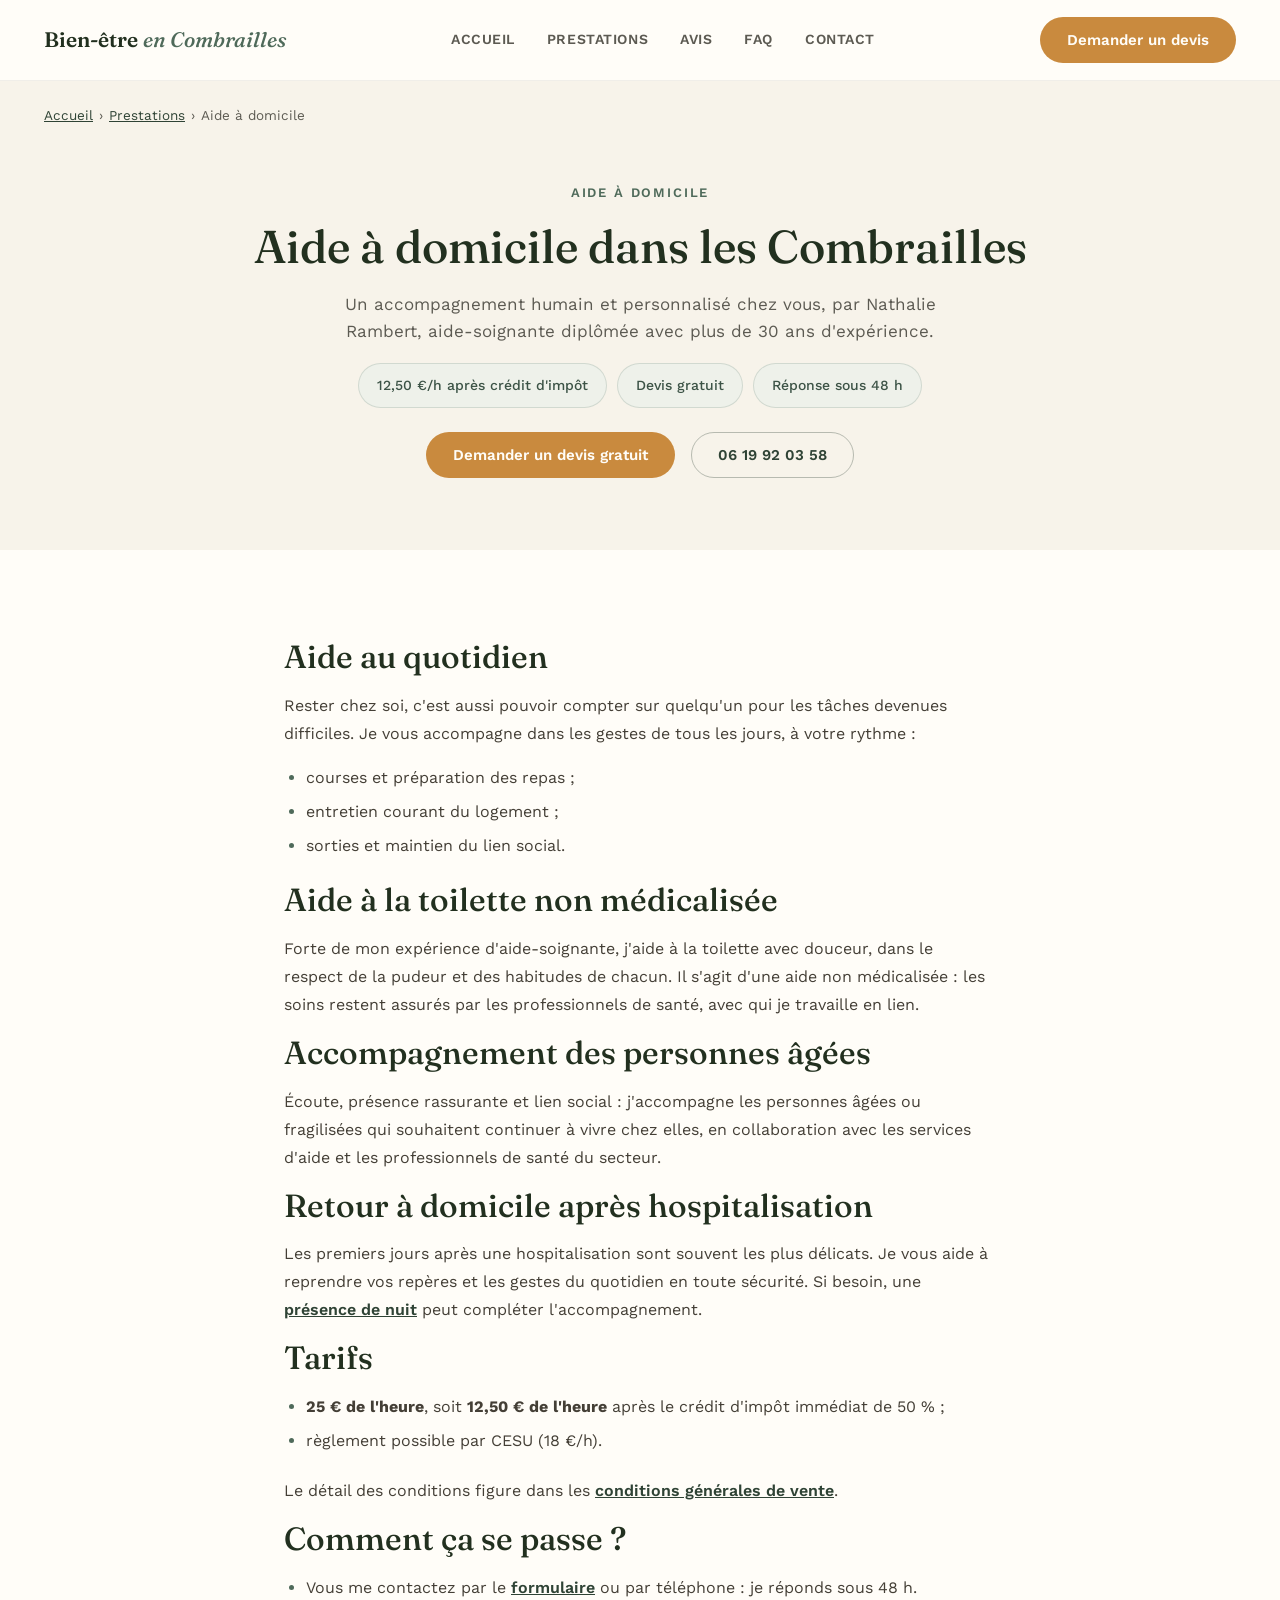
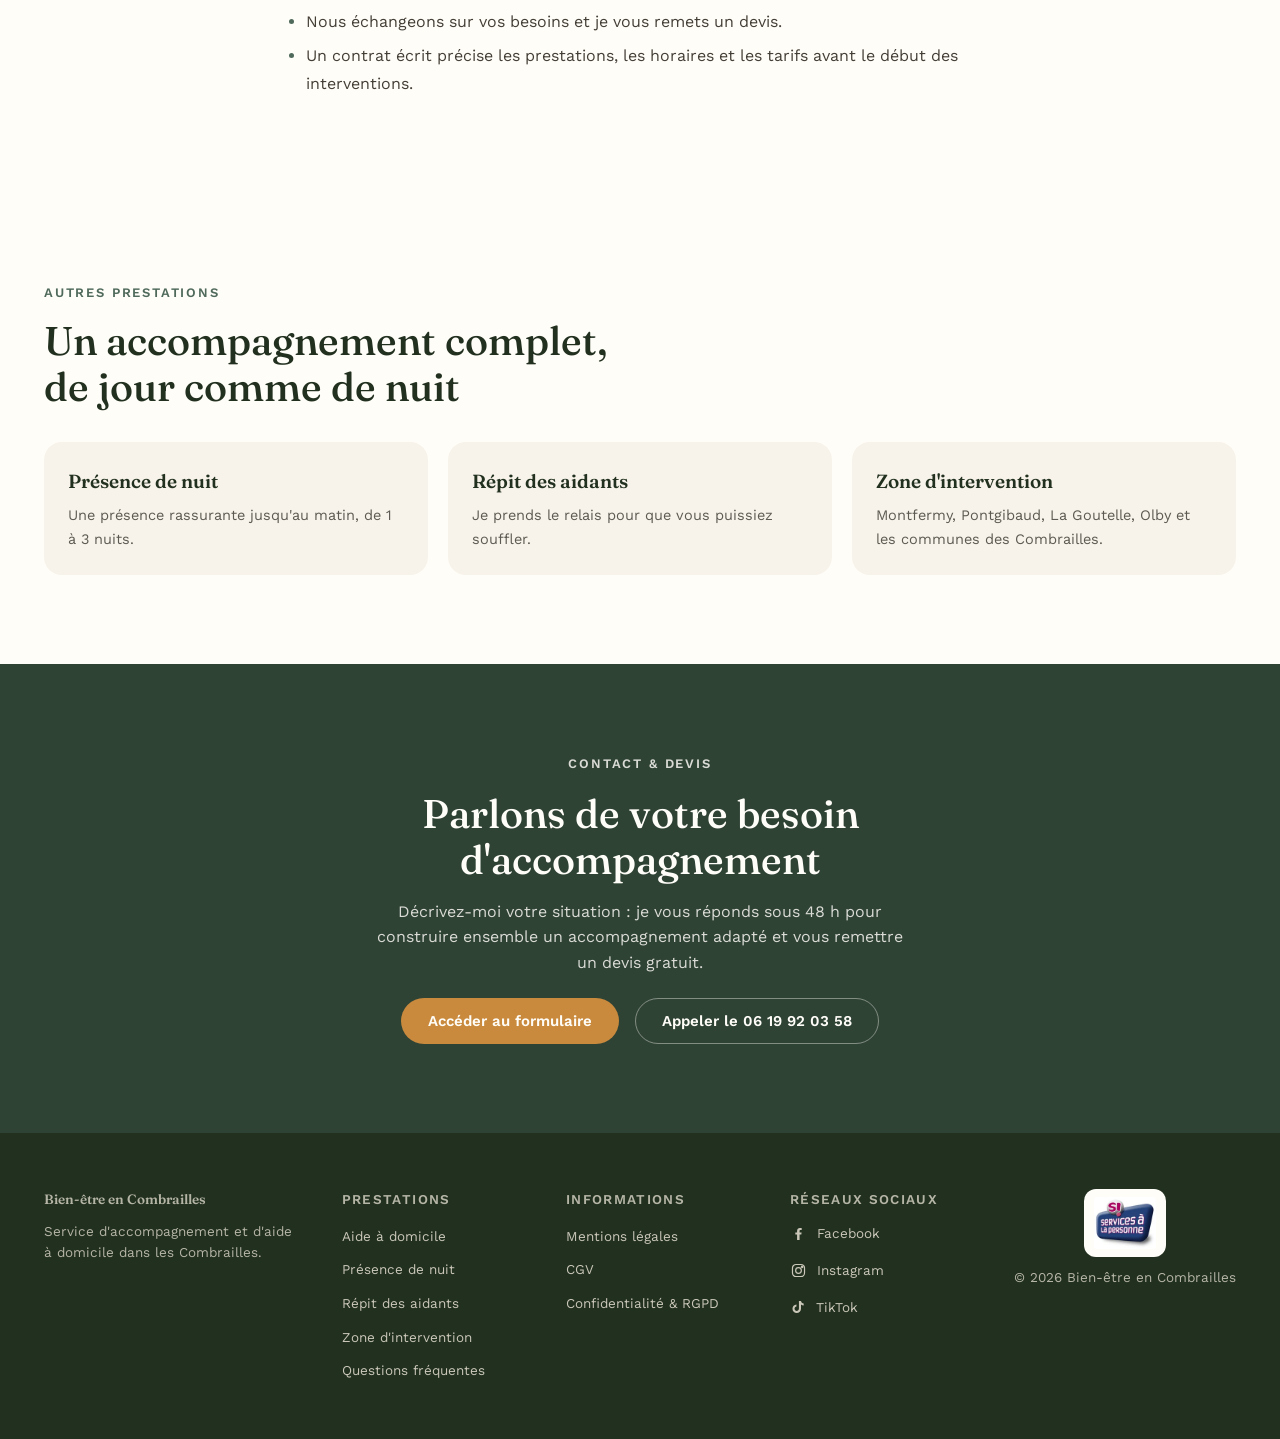
==== commit 8f5c516d: "Mise à jour des tarifs et des zones d'intervention dans plusieurs pages, ajout de styles pour les av" ====
--- a/aide-a-domicile.html
+++ b/aide-a-domicile.html
@@ -201,7 +201,7 @@
           <h2>Tarifs</h2>
           <ul>
             <li><strong>25&nbsp;€ de l'heure</strong>, soit <strong>12,50&nbsp;€ de l'heure</strong> après le crédit d'impôt immédiat de 50&nbsp;%&nbsp;;</li>
-            <li>règlement possible par CESU (16&nbsp;€/h).</li>
+            <li>règlement possible par CESU (18&nbsp;€/h).</li>
           </ul>
           <p>
             Le détail des conditions figure dans les
@@ -234,7 +234,7 @@
             </a>
             <a href="index.html#zone">
               <strong>Zone d'intervention</strong>
-              <span>Montfermy, Pontgibaud, Pontaumur et les communes des Combrailles.</span>
+              <span>Montfermy, Pontgibaud, La Goutelle, Olby et les communes des Combrailles.</span>
             </a>
           </div>
         </div>
--- a/styles.css
+++ b/styles.css
@@ -674,21 +674,111 @@
 
 /* ---------- Avis ---------- */
 
+/* Deux colonnes : invitation à laisser un avis + avis clients */
 .reviews {
-  display: flex;
-  flex-direction: column;
-  align-items: center;
-  text-align: center;
+  display: grid;
+  grid-template-columns: minmax(0, 1fr) minmax(0, 1fr);
+  gap: clamp(32px, 5vw, 72px);
+  align-items: center;
+}
+
+.reviews-intro {
+  display: flex;
+  flex-direction: column;
+  align-items: flex-start;
   gap: 16px;
 }
 
-.reviews h2 {
-  max-width: 620px;
-}
-
-.reviews p {
+.reviews-intro h2 {
+  max-width: 560px;
+}
+
+.reviews-intro p {
   color: var(--muted);
-  max-width: 540px;
+  max-width: 480px;
+}
+
+.reviews-list {
+  display: flex;
+  flex-direction: column;
+  gap: 16px;
+}
+
+.review-card {
+  margin: 0;
+  background: var(--card);
+  border: 1px solid var(--tag-border);
+  border-radius: 18px;
+  padding: 24px 26px;
+  display: flex;
+  flex-direction: column;
+  gap: 14px;
+  box-shadow: 0 14px 32px rgba(34, 48, 31, 0.07);
+}
+
+.review-card-compact {
+  flex-direction: row;
+  align-items: center;
+  justify-content: space-between;
+  flex-wrap: wrap;
+  padding-block: 18px;
+}
+
+.review-stars {
+  color: var(--gold);
+  font-size: 18px;
+  letter-spacing: 3px;
+  line-height: 1;
+}
+
+.review-card blockquote {
+  margin: 0;
+}
+
+.review-card blockquote p {
+  font-family: var(--serif);
+  font-size: 20px;
+  font-style: italic;
+  font-weight: 500;
+  line-height: 1.4;
+  color: var(--ink-dark);
+}
+
+.review-card figcaption {
+  display: flex;
+  align-items: center;
+  gap: 12px;
+  font-size: 14px;
+}
+
+.review-card figcaption strong {
+  display: block;
+  color: var(--ink-dark);
+}
+
+.review-meta {
+  display: block;
+  font-size: 13px;
+  color: var(--muted);
+}
+
+.review-avatar {
+  flex: 0 0 auto;
+  width: 38px;
+  height: 38px;
+  border-radius: 50%;
+  display: inline-flex;
+  align-items: center;
+  justify-content: center;
+  background: var(--tag-bg);
+  color: var(--sauge-dark);
+  font-family: var(--serif);
+  font-weight: 600;
+  font-size: 16px;
+}
+
+.reviews-all {
+  font-size: 14.5px;
 }
 
 /* ---------- Contact & carte ---------- */
@@ -1683,6 +1773,10 @@
     grid-template-columns: 1fr;
   }
 
+  .reviews {
+    grid-template-columns: 1fr;
+  }
+
   .pricing-figures {
     width: 100%;
   }
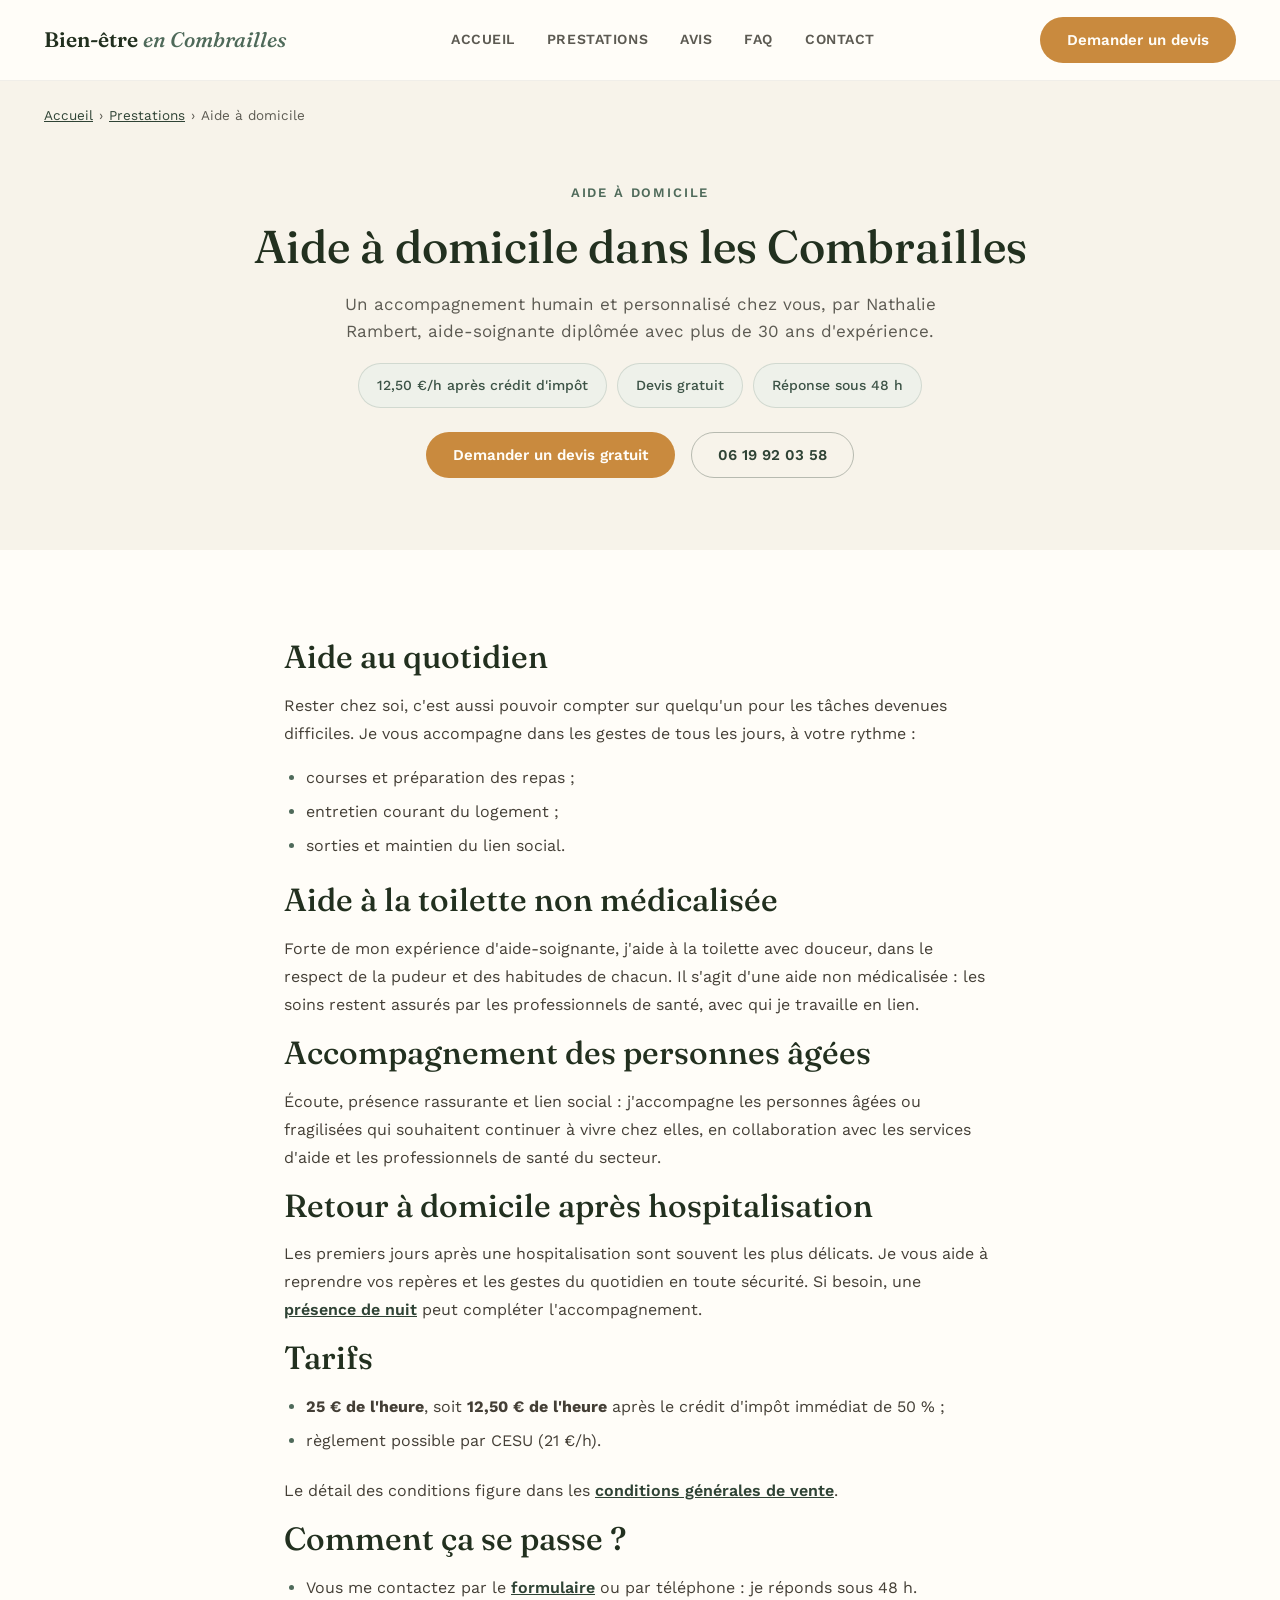
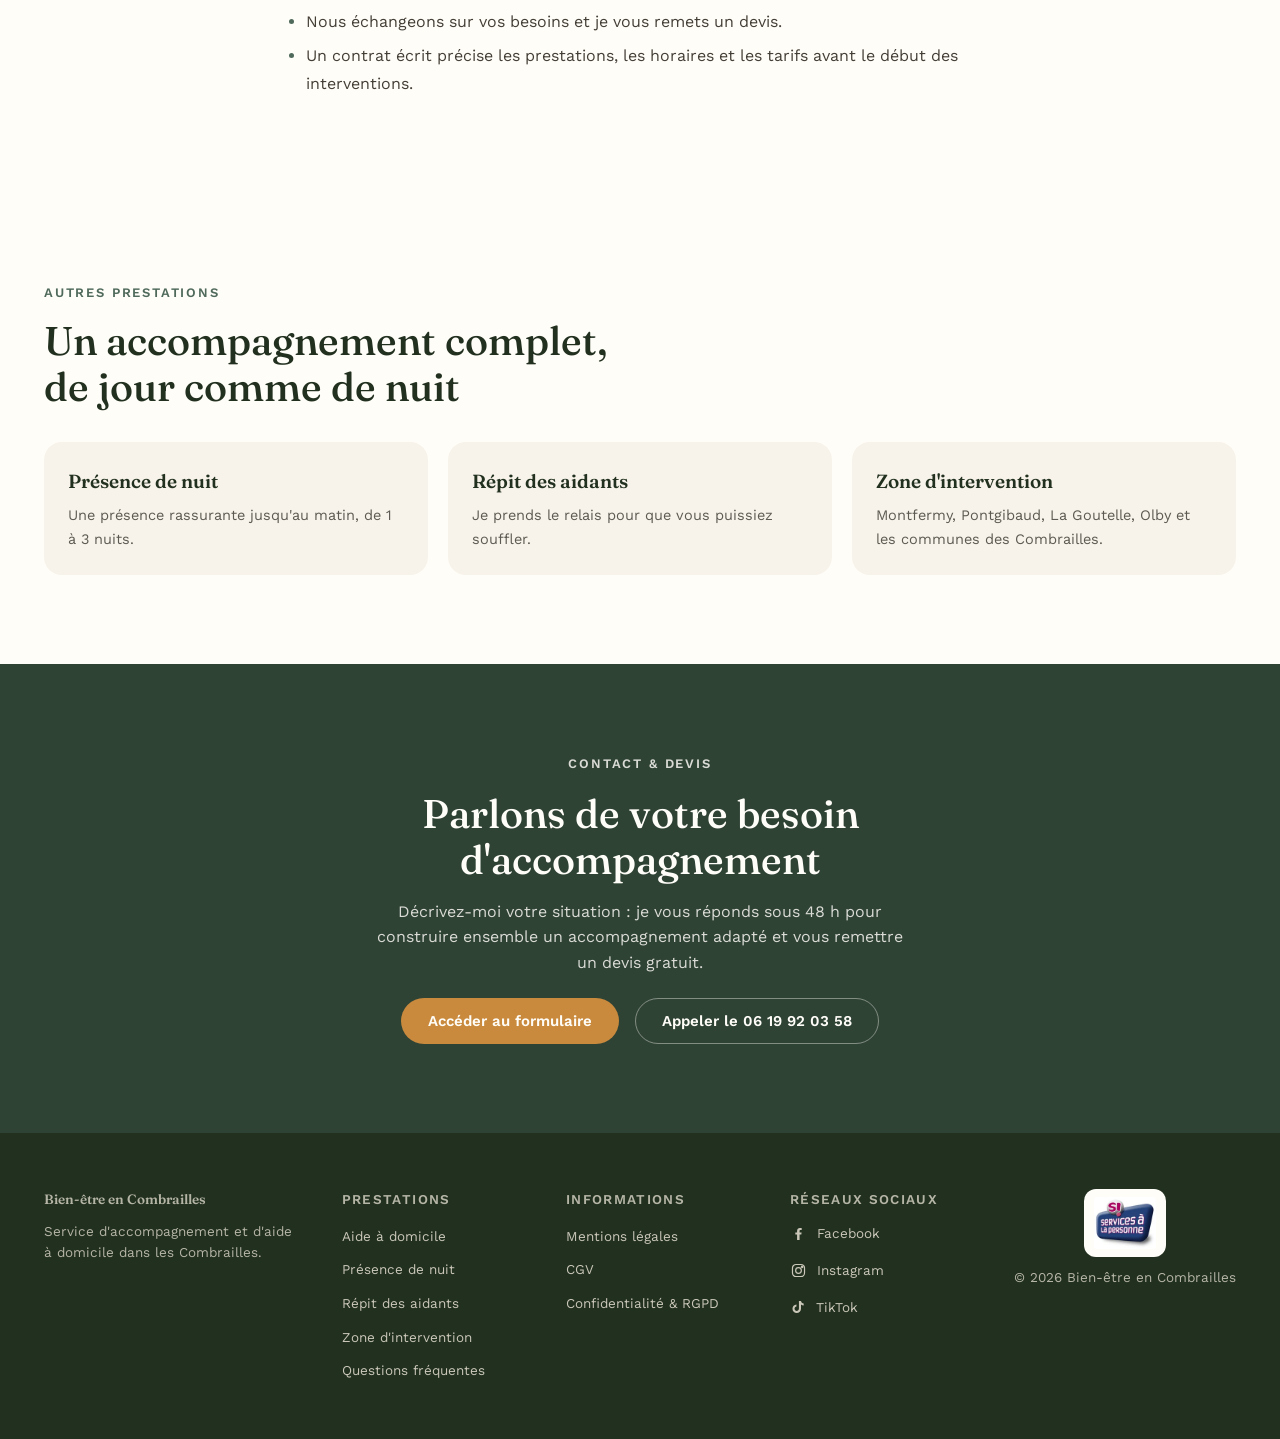
==== commit 919effe3: "Mise à jour des tarifs de paiement CESU à 21 € de l'heure dans plusieurs pages" ====
--- a/aide-a-domicile.html
+++ b/aide-a-domicile.html
@@ -1,6 +1,16 @@
 <!doctype html>
 <html lang="fr">
   <head>
+    <!-- Google tag (gtag.js) -->
+<script async src="https://www.googletagmanager.com/gtag/js?id=G-G05C7C3BSX"></script>
+<script>
+  window.dataLayer = window.dataLayer || [];
+  function gtag(){dataLayer.push(arguments);}
+  gtag('js', new Date());
+
+  gtag('config', 'G-G05C7C3BSX');
+</script>
+
     <meta charset="UTF-8" />
     <meta name="viewport" content="width=device-width, initial-scale=1.0" />
     <title>Aide à domicile dans les Combrailles (63) | Bien-être en Combrailles</title>
@@ -201,7 +211,7 @@
           <h2>Tarifs</h2>
           <ul>
             <li><strong>25&nbsp;€ de l'heure</strong>, soit <strong>12,50&nbsp;€ de l'heure</strong> après le crédit d'impôt immédiat de 50&nbsp;%&nbsp;;</li>
-            <li>règlement possible par CESU (18&nbsp;€/h).</li>
+            <li>règlement possible par CESU (21&nbsp;€/h).</li>
           </ul>
           <p>
             Le détail des conditions figure dans les
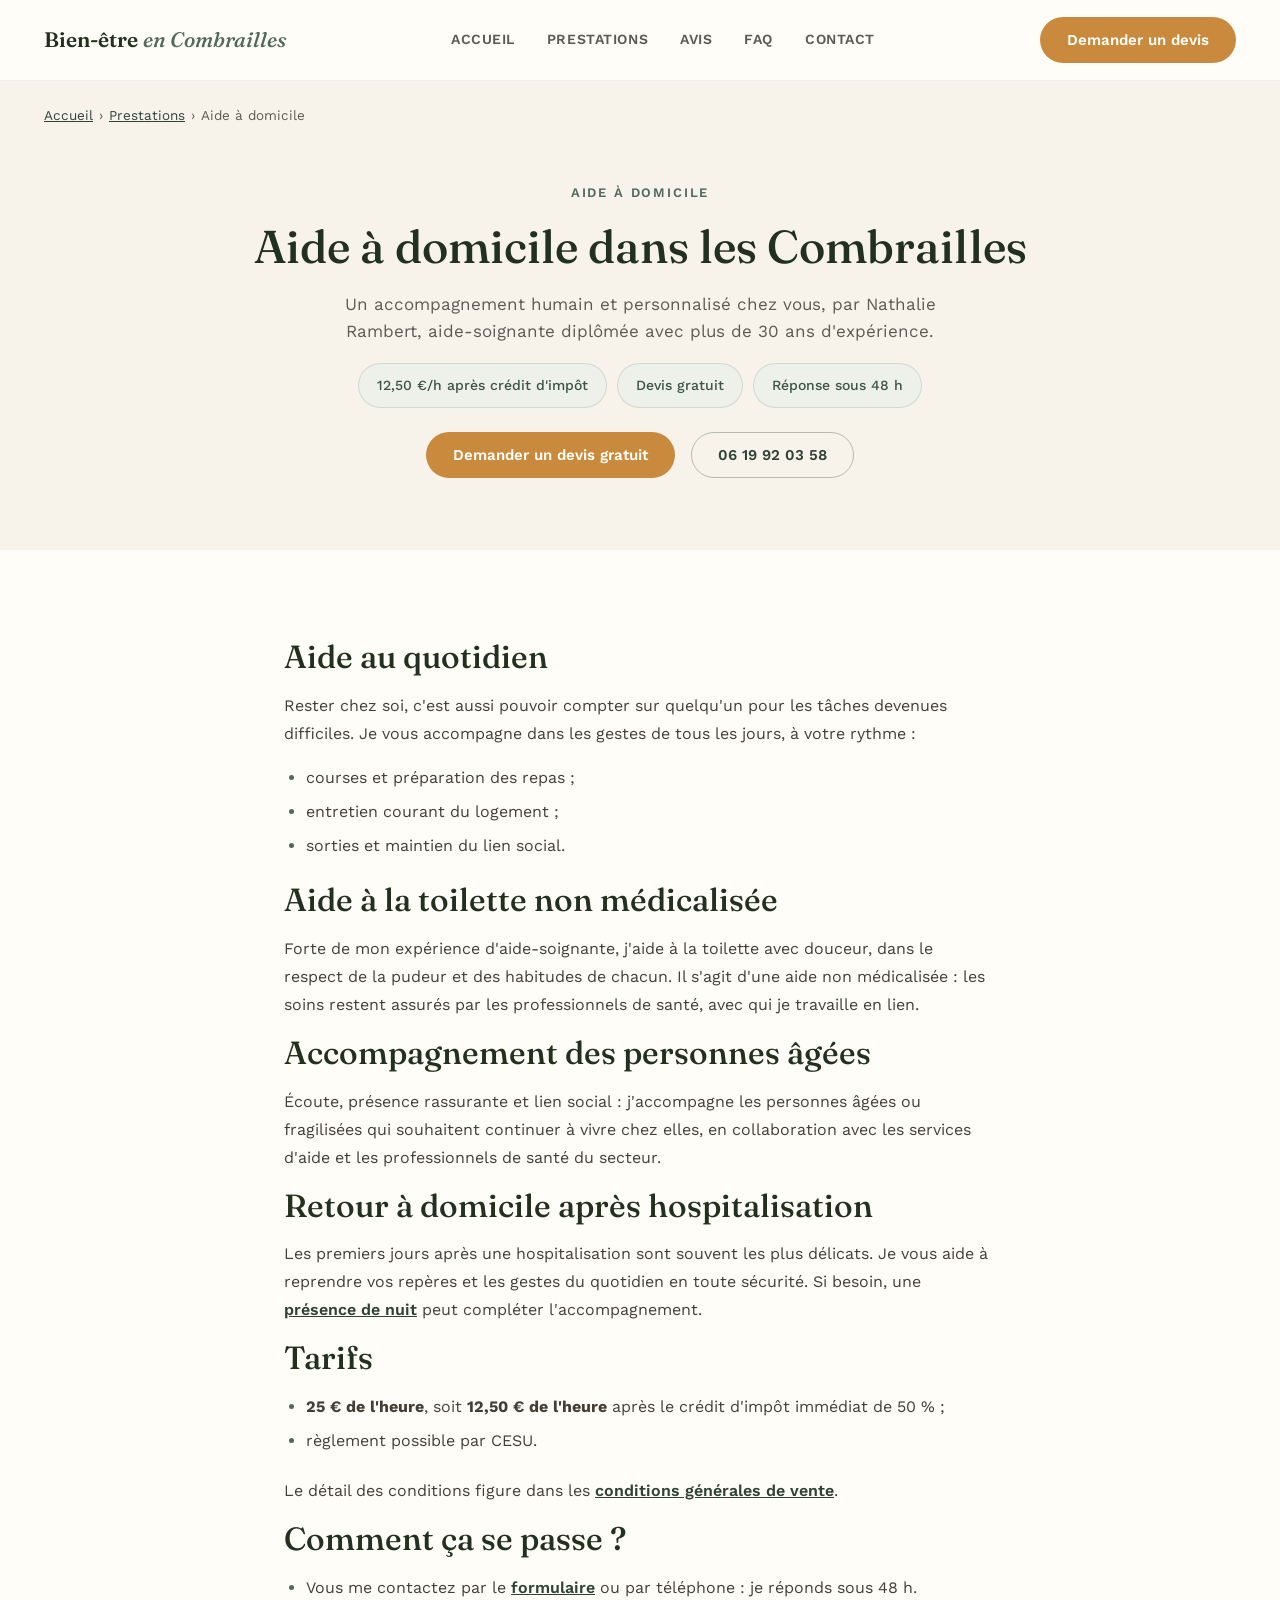
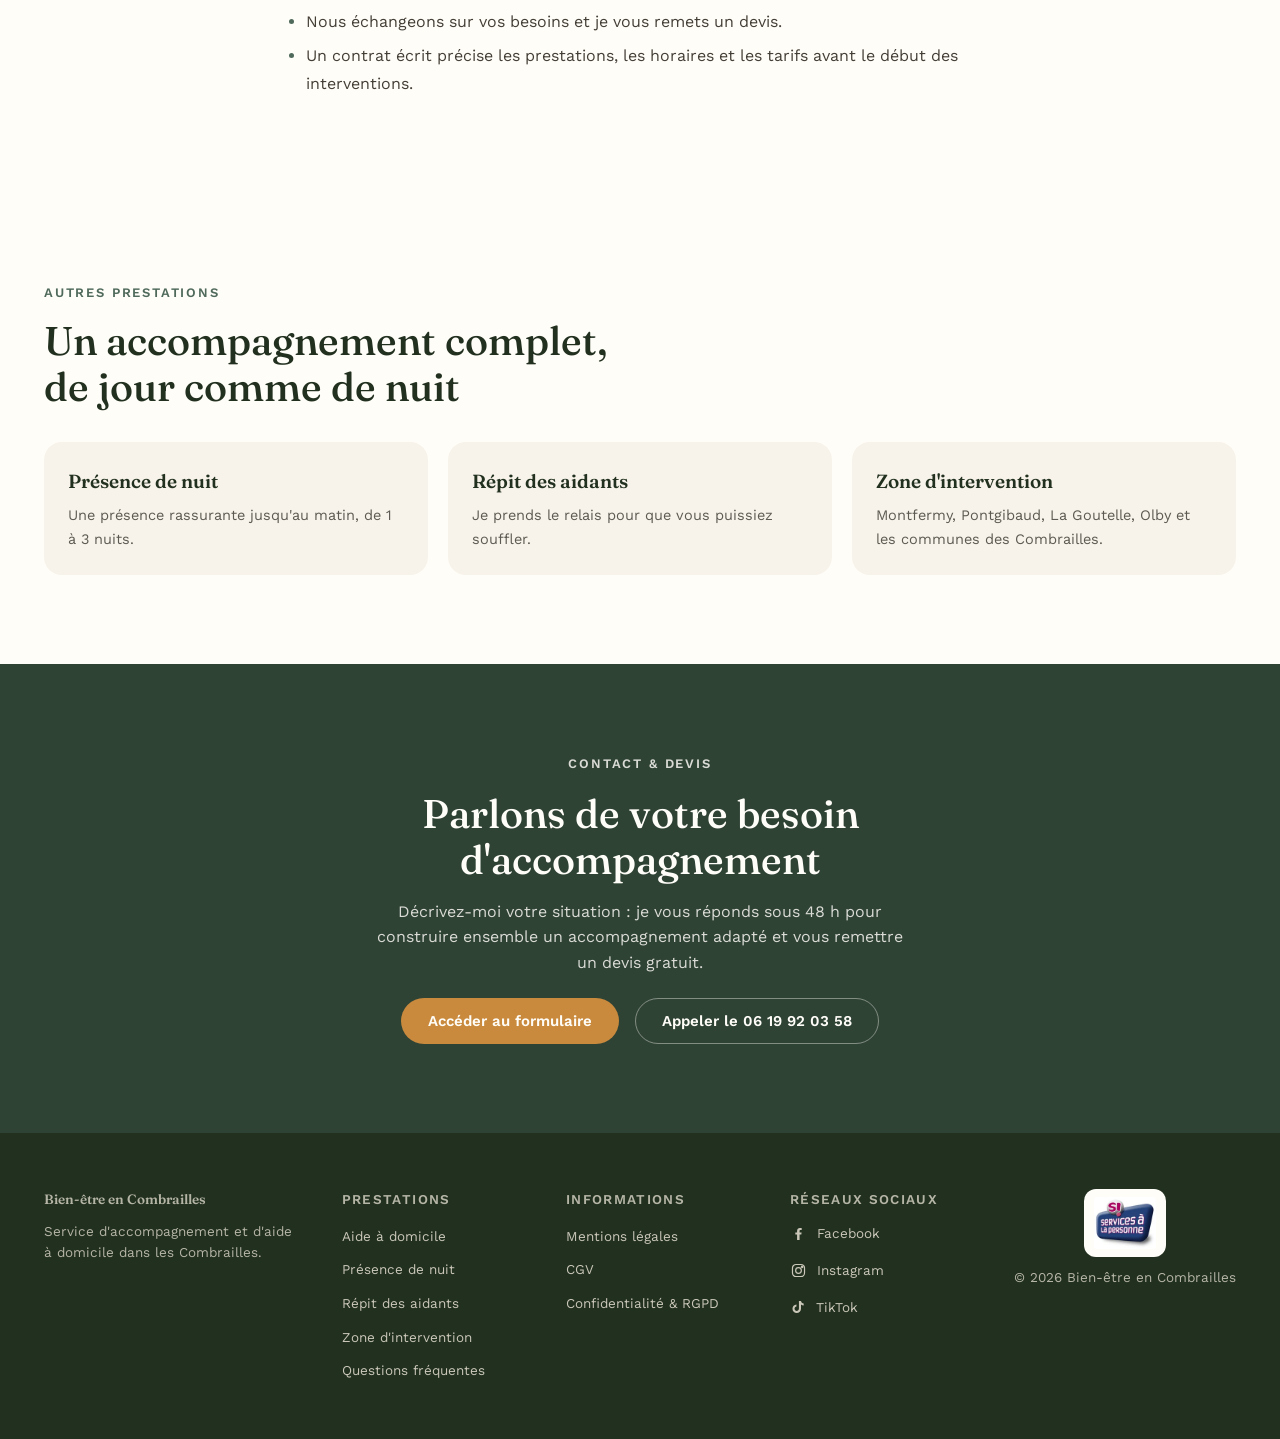
==== commit 0bcd2645: "Mise à jour des mentions de paiement CESU pour supprimer le tarif horaire dans plusieurs pages" ====
--- a/aide-a-domicile.html
+++ b/aide-a-domicile.html
@@ -211,7 +211,7 @@
           <h2>Tarifs</h2>
           <ul>
             <li><strong>25&nbsp;€ de l'heure</strong>, soit <strong>12,50&nbsp;€ de l'heure</strong> après le crédit d'impôt immédiat de 50&nbsp;%&nbsp;;</li>
-            <li>règlement possible par CESU (21&nbsp;€/h).</li>
+            <li>règlement possible par CESU.</li>
           </ul>
           <p>
             Le détail des conditions figure dans les
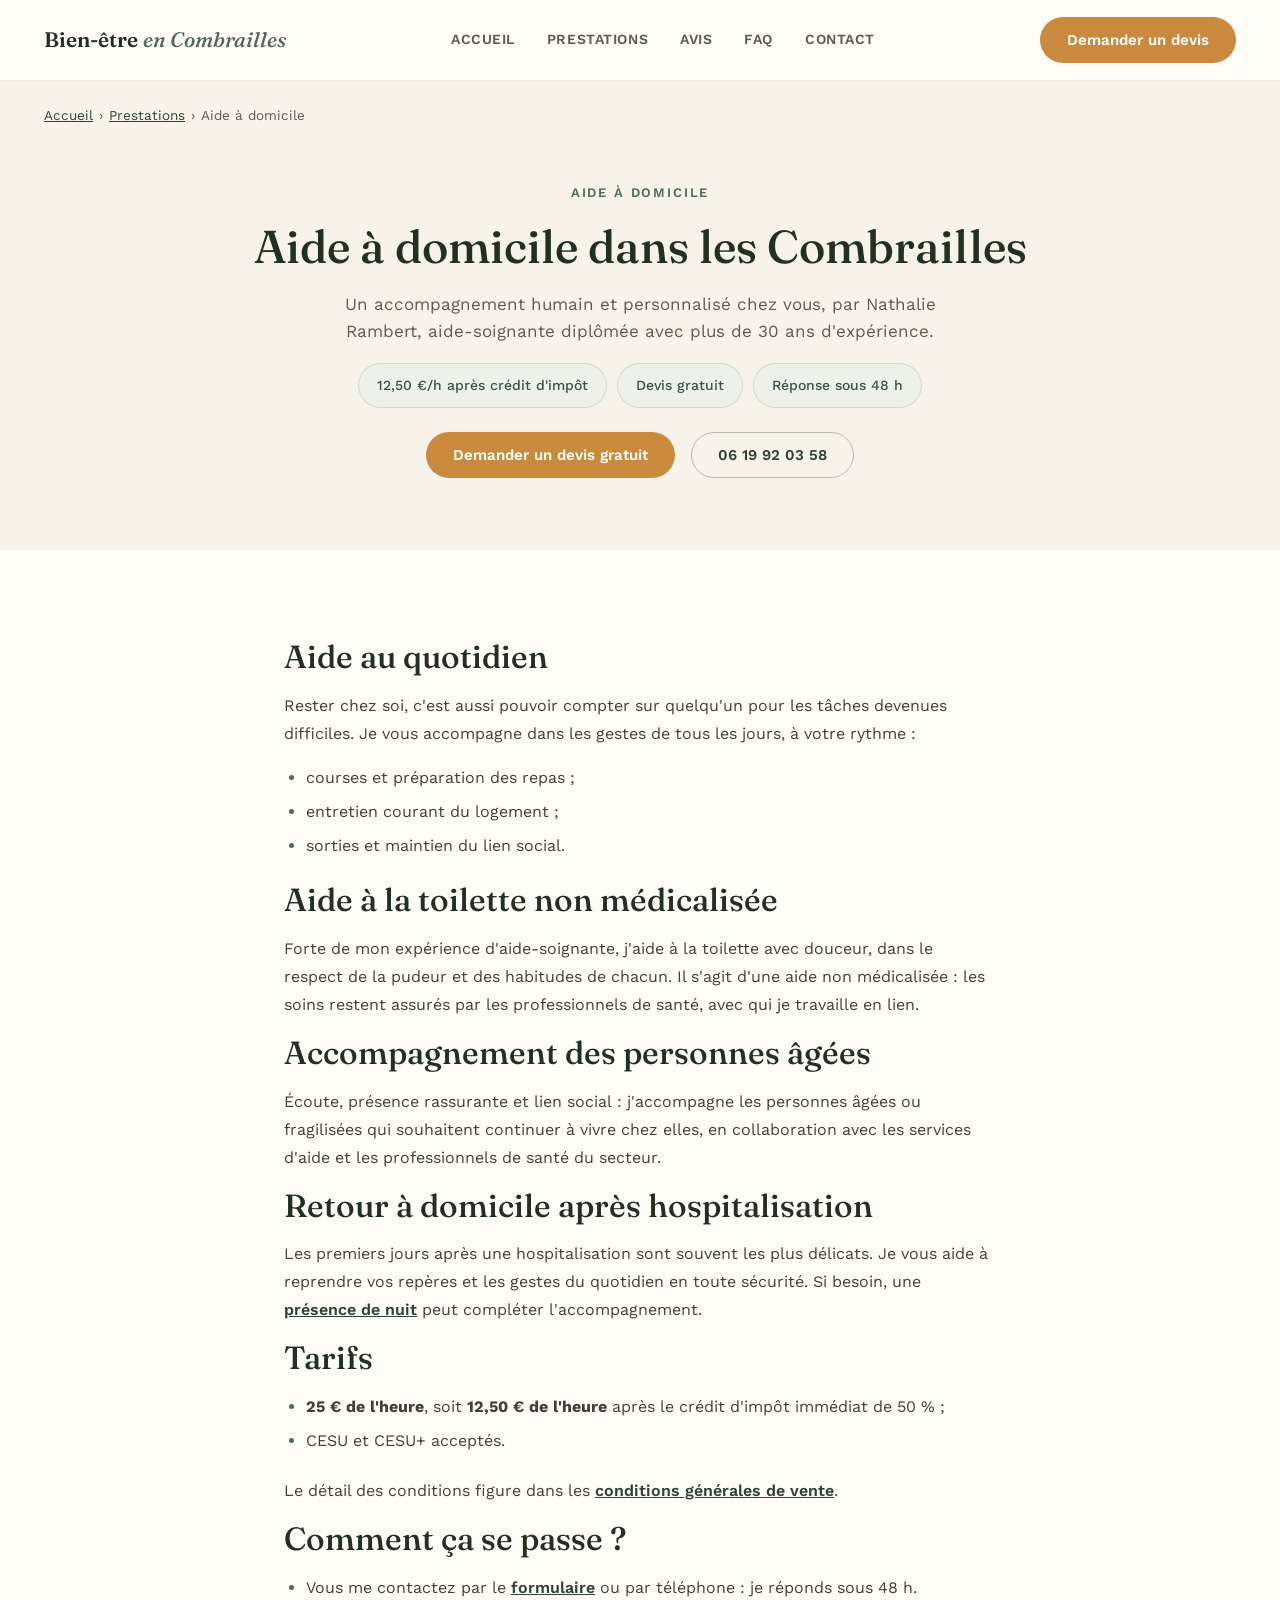
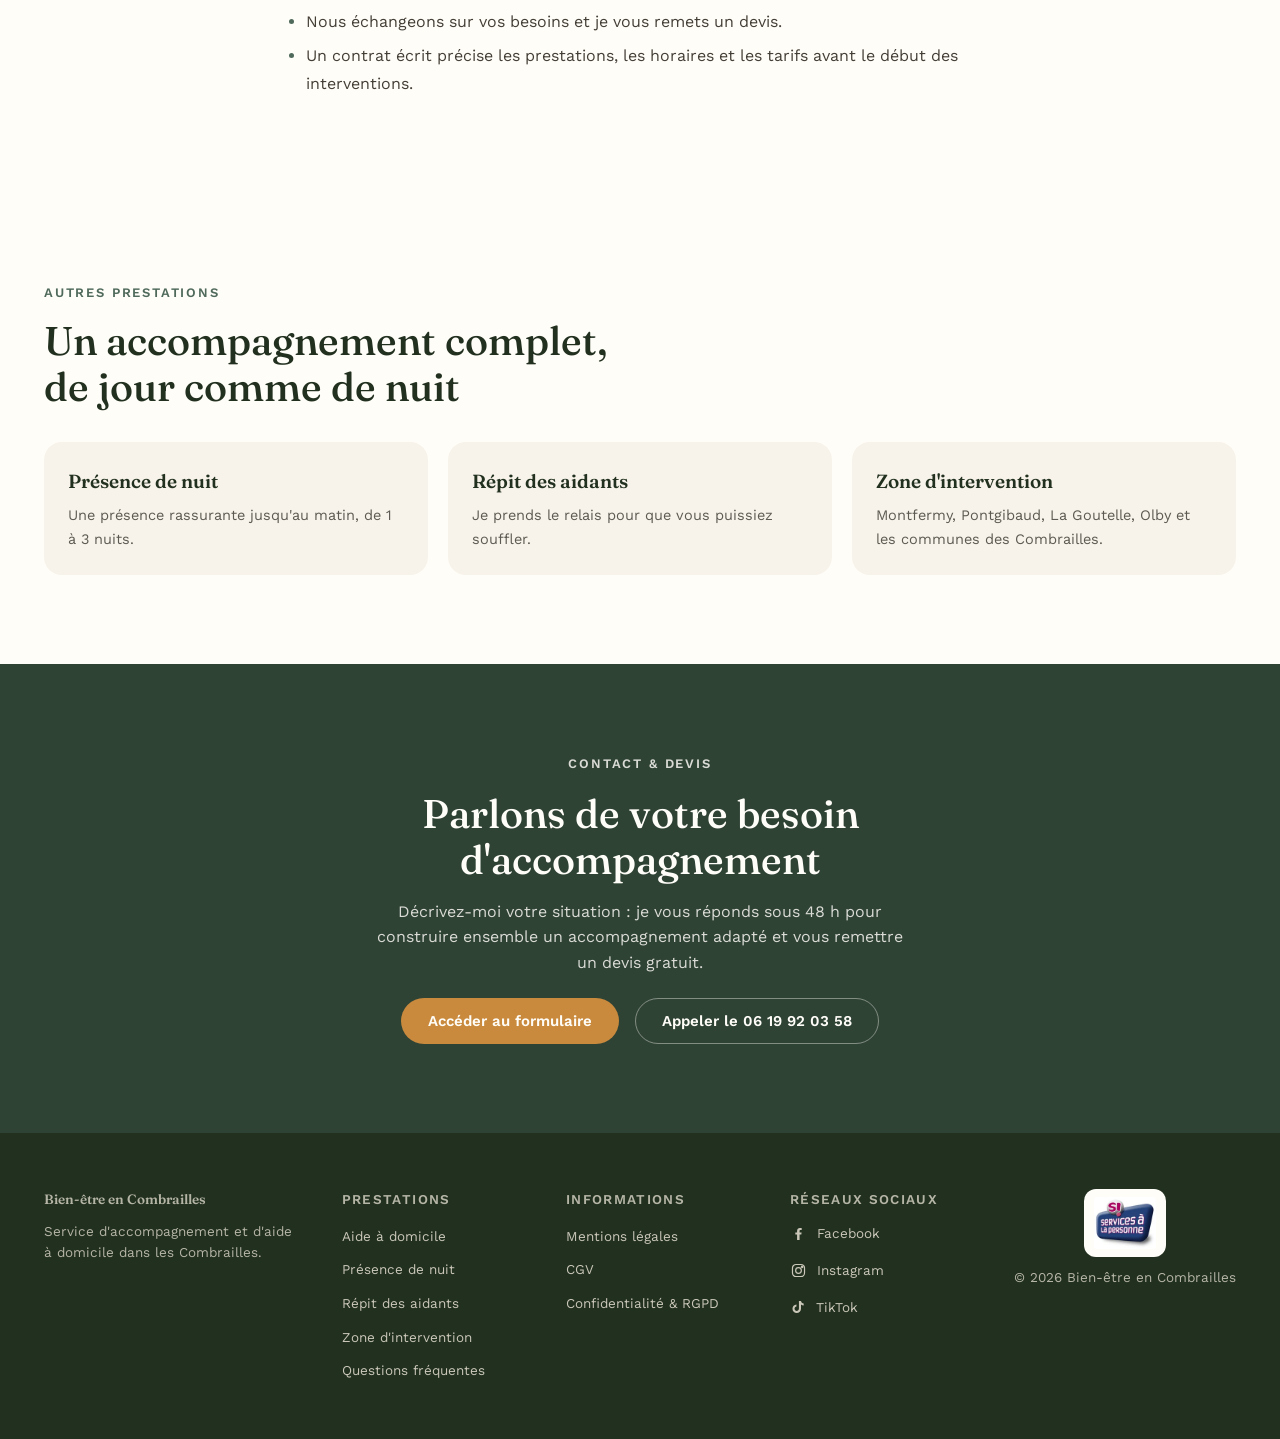
==== commit b808d849: "Mise à jour des mentions de paiement pour inclure CESU+ dans plusieurs pages" ====
--- a/aide-a-domicile.html
+++ b/aide-a-domicile.html
@@ -211,7 +211,7 @@
           <h2>Tarifs</h2>
           <ul>
             <li><strong>25&nbsp;€ de l'heure</strong>, soit <strong>12,50&nbsp;€ de l'heure</strong> après le crédit d'impôt immédiat de 50&nbsp;%&nbsp;;</li>
-            <li>règlement possible par CESU.</li>
+            <li>CESU et CESU+ acceptés.</li>
           </ul>
           <p>
             Le détail des conditions figure dans les
